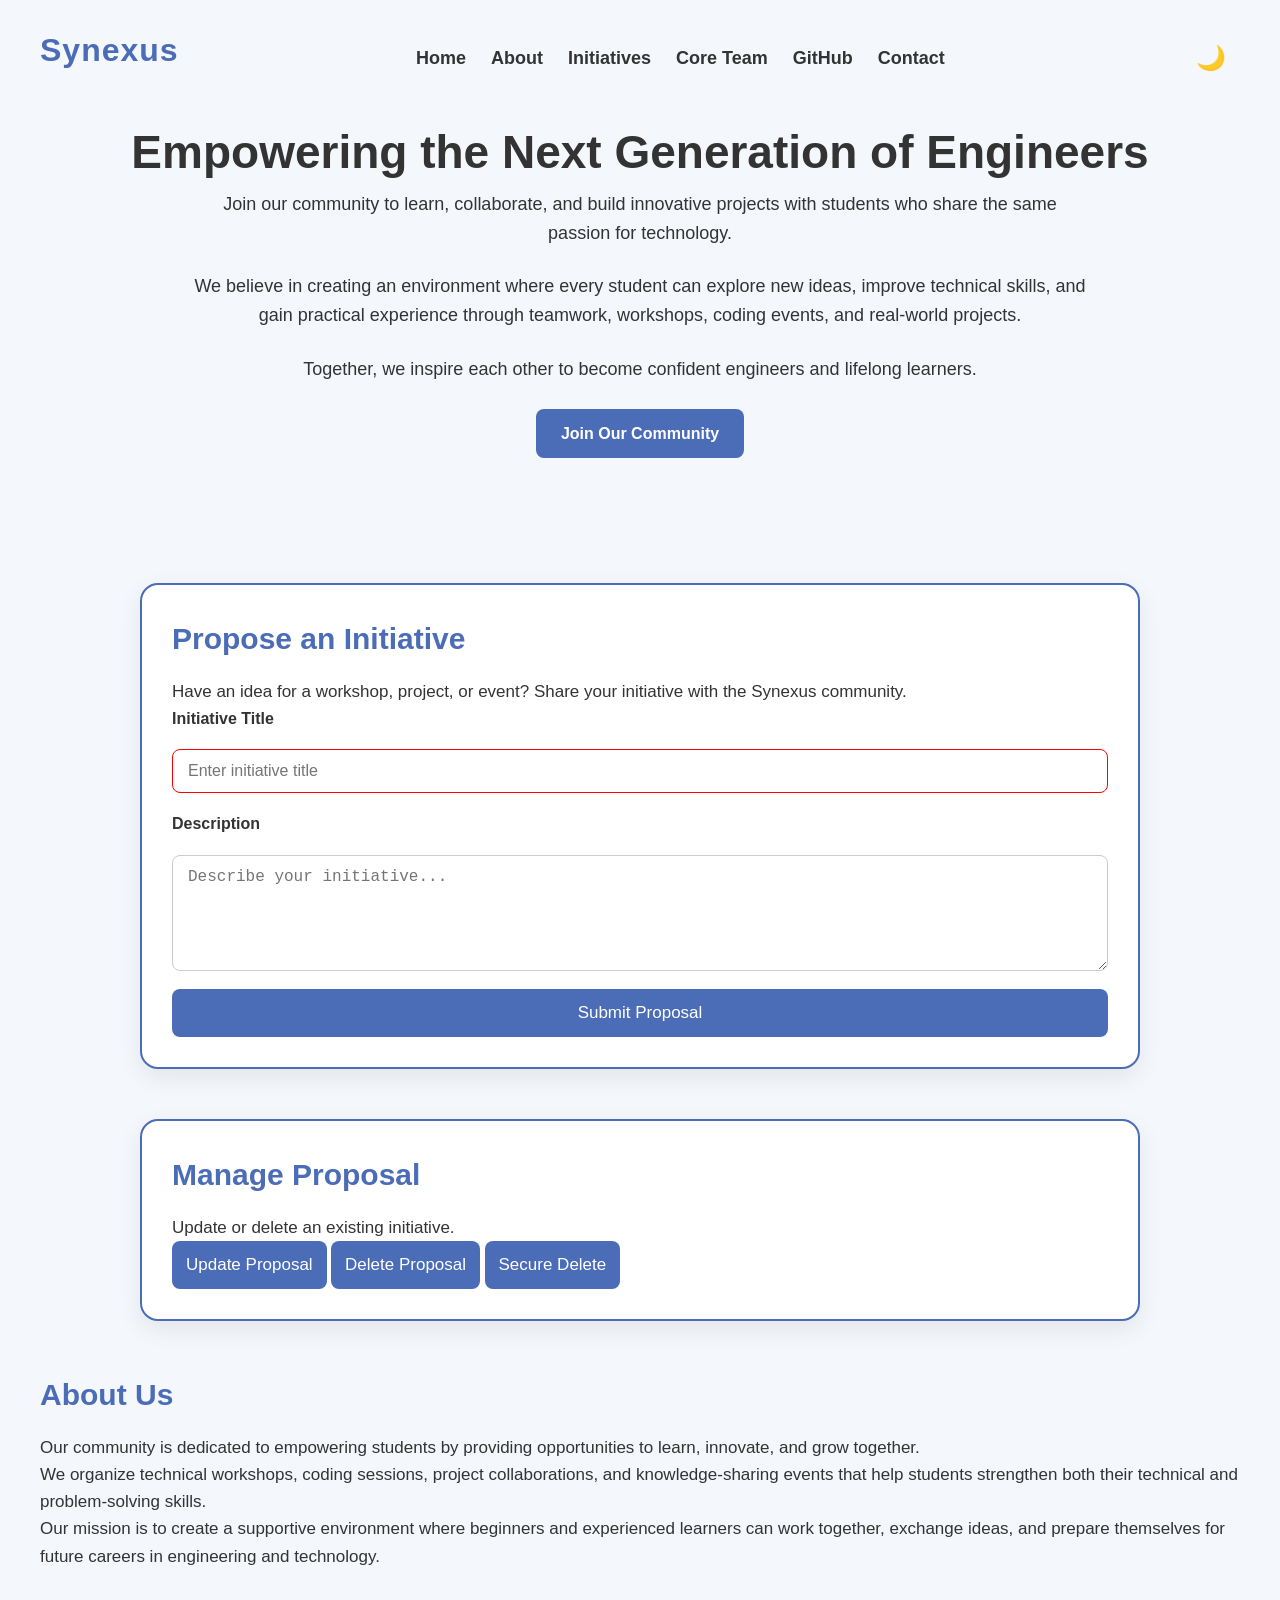
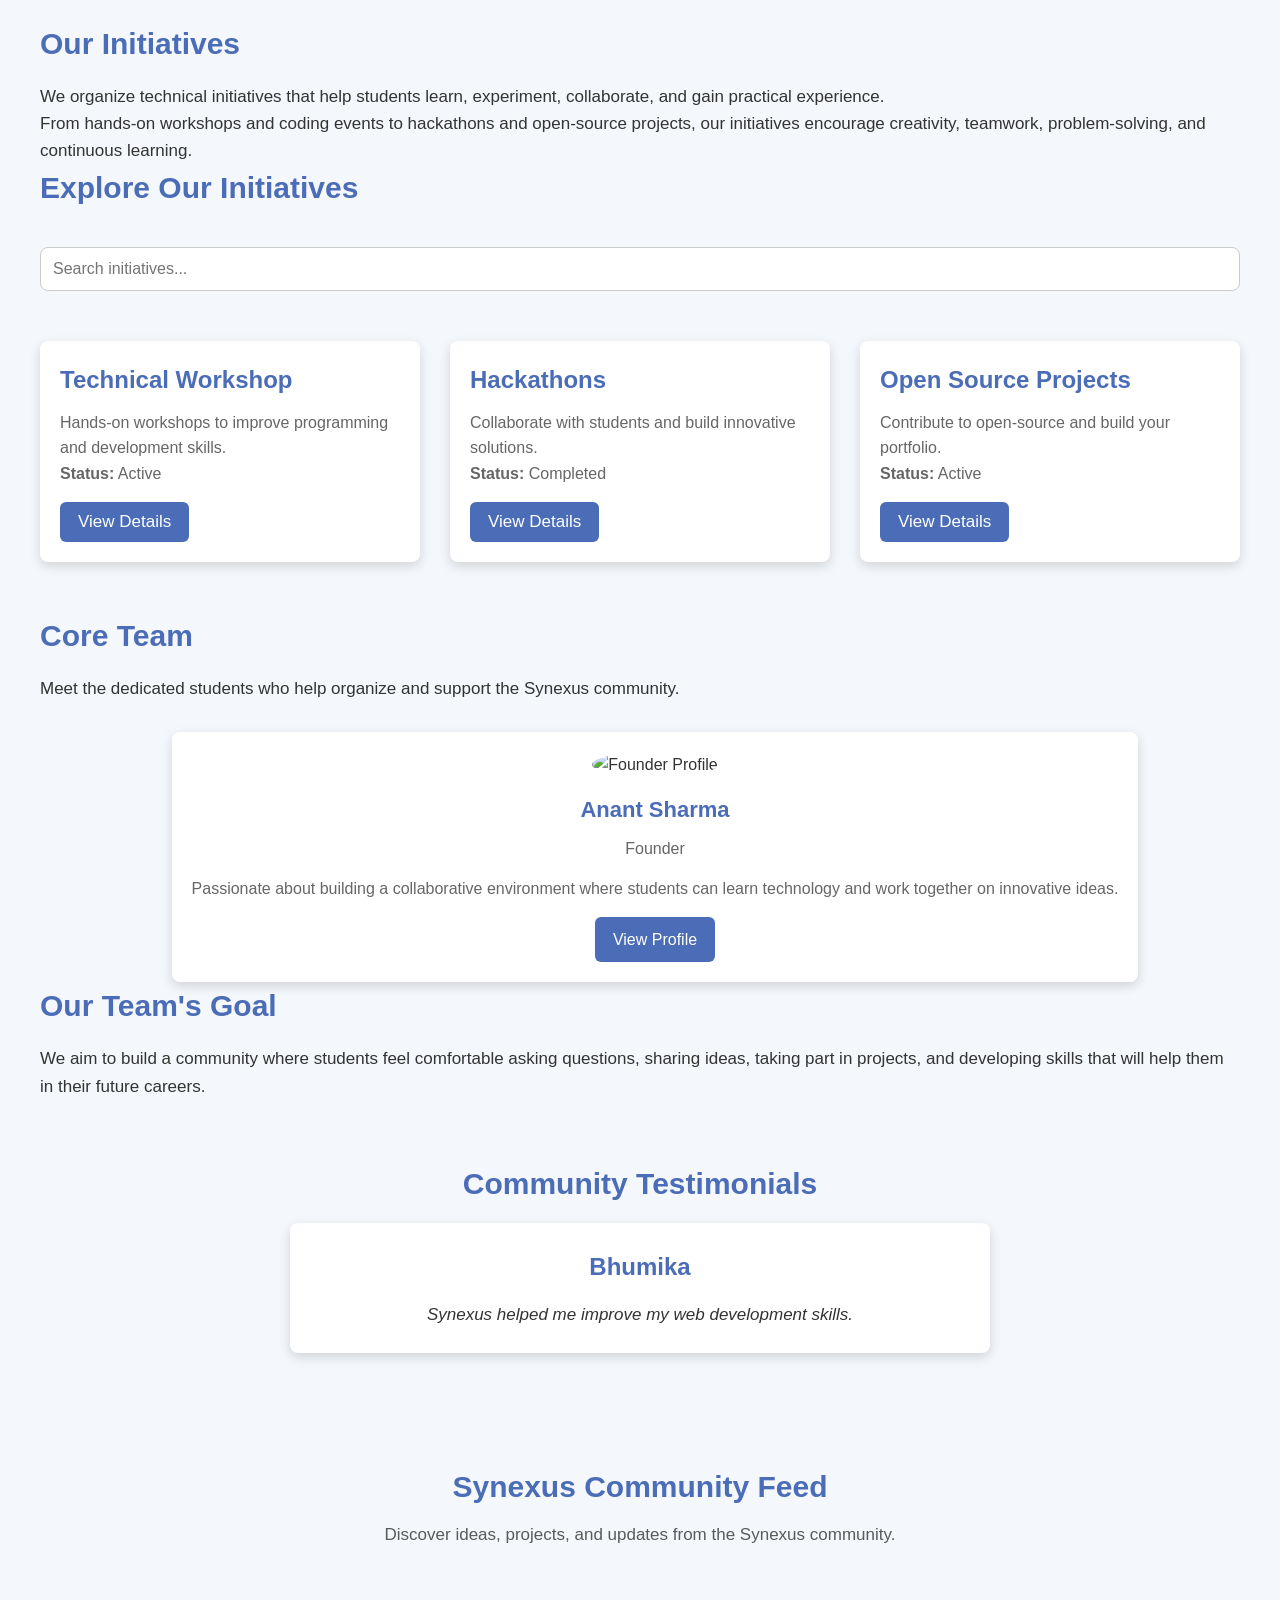
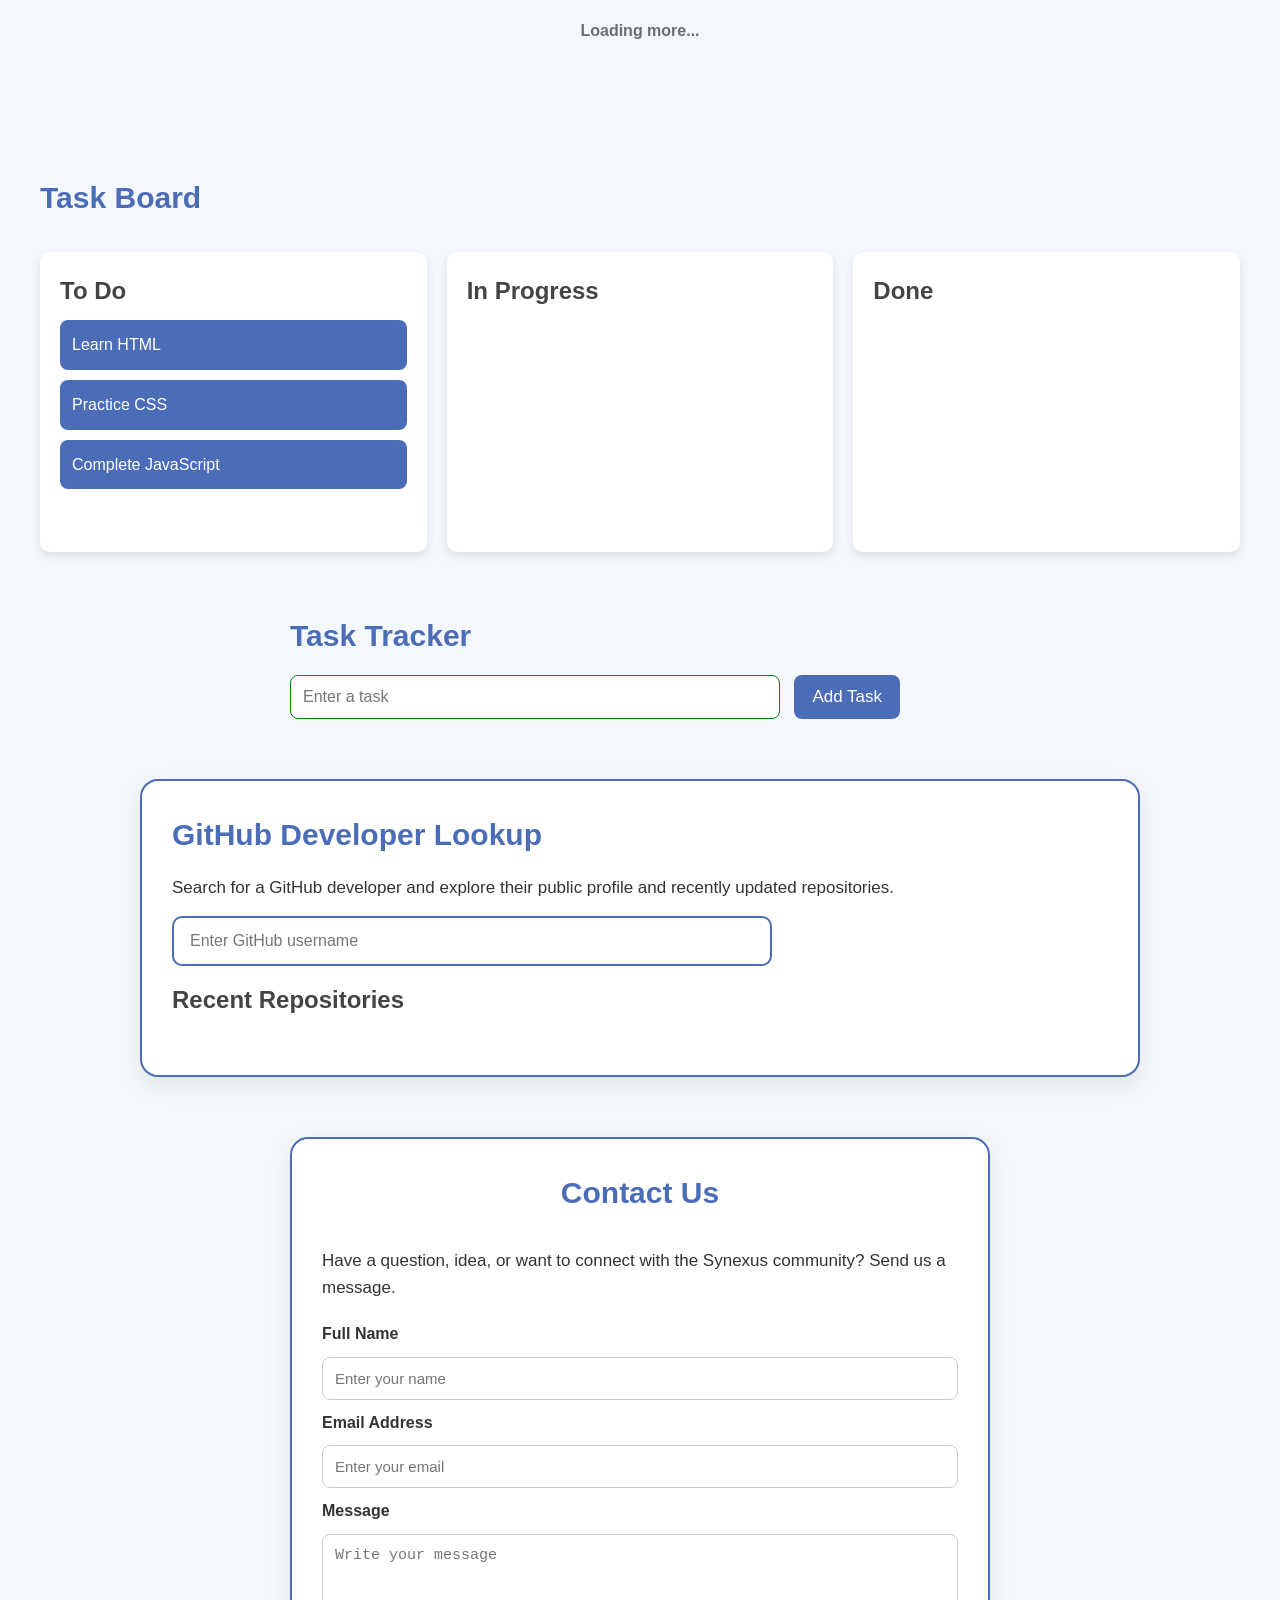
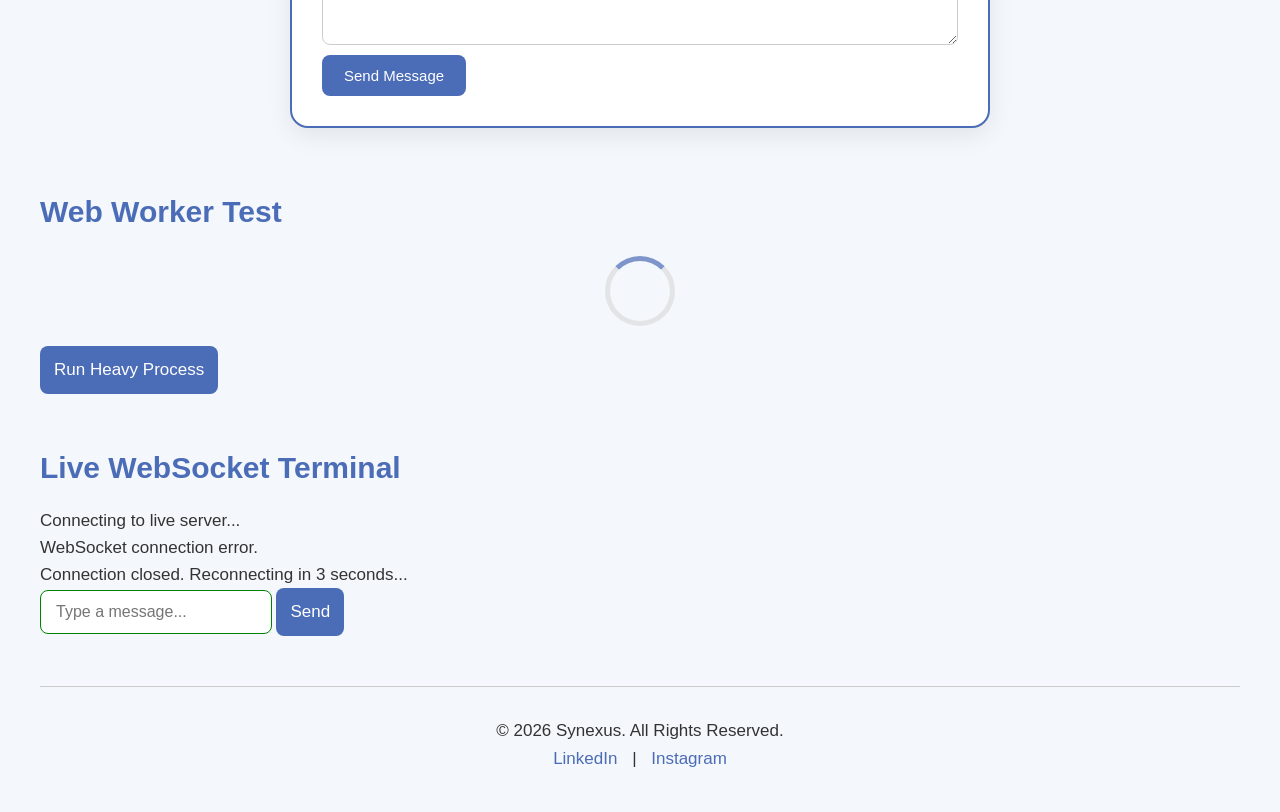
==== index.html @ c3a45dcd "day42" ====
<!DOCTYPE html>
<html lang="en">

<head>

    <meta charset="UTF-8">

    <meta
        name="viewport"
        content="width=device-width, initial-scale=1.0">

    <title>Synexus</title>

    <link
        rel="stylesheet"
        href="style.css">

   <script type="module" src="main.js"></script>

</head>


<body>

    <!-- ===============================
         SKIP LINK
         =============================== -->

    <a
        href="#home"
        class="skip-link">
        Skip to main content
    </a>


    <!-- ===============================
         HEADER
         =============================== -->

    <header>

        <nav>

            <h2>Synexus</h2>


            <button
                class="menu-toggle"
                aria-label="Toggle Menu">
                ☰
            </button>


            <ul class="nav-links">

                <li>
                    <a
                        href="#home"
                        class="nav-link">
                        Home
                    </a>
                </li>


                <li>
                    <a
                        href="#about"
                        class="nav-link">
                        About
                    </a>
                </li>


                <li>
                    <a
                        href="#initiatives"
                        class="nav-link">
                        Initiatives
                    </a>
                </li>


                <li>
                    <a
                        href="#team"
                        class="nav-link">
                        Core Team
                    </a>
                </li>


                <li>
                    <a
                        href="#github"
                        class="nav-link">
                        GitHub
                    </a>
                </li>


                <li>
                    <a
                        href="#contact"
                        class="nav-link">
                        Contact
                    </a>
                </li>

            </ul>


            <button
                id="theme-toggle"
                aria-label="Toggle dark mode">
                🌙
            </button>

        </nav>

    </header>


    <!-- ===============================
         MAIN CONTENT
         =============================== -->

    <main id="main-content">


        <!-- ===========================
             HOME
             =========================== -->

        <section id="home">

            <h1 id="hero-title">
                Empowering the Next Generation
                of Engineers
            </h1>


            <p>
                Join our community to learn,
                collaborate, and build innovative
                projects with students who share
                the same passion for technology.
            </p>


            <p>
                We believe in creating an environment
                where every student can explore new
                ideas, improve technical skills,
                and gain practical experience through
                teamwork, workshops, coding events,
                and real-world projects.
            </p>


            <p>
                Together, we inspire each other to
                become confident engineers and
                lifelong learners.
            </p>


            <a
                href="#about"
                id="hero-btn"
                class="nav-link">
                Join Our Community
            </a>

        </section>
       
        <div
    id="repos-grid"
    class="initiatives-grid">
</div>
        <div 
    id="repos-grid" 
    class="initiatives-grid"> 
</div>

<section id="proposal" class="feature-box">

    <h2>Propose an Initiative</h2>

    <p>
        Have an idea for a workshop, project, or event?
        Share your initiative with the Synexus community.
    </p>

    <form id="proposal-form">

        <label for="proposal-title">
            Initiative Title
        </label>

        <input
            type="text"
            id="proposal-title"
            placeholder="Enter initiative title"
            required
        >

        <label for="proposal-description">
            Description
        </label>

        <textarea
            id="proposal-description"
            rows="5"
            placeholder="Describe your initiative..."
            required
        ></textarea>

        <button
            type="submit"
            id="proposal-submit-btn">
            Submit Proposal
        </button>

    </form>

    <p id="proposal-message"></p>

</section> 
        <section id="manage-proposal" class="feature-box">

    <h2>Manage Proposal</h2>

    <p>
        Update or delete an existing initiative.
    </p>

    <button id="update-btn">
        Update Proposal
    </button>

    <button id="delete-btn" class="btn-danger">
        Delete Proposal
    </button>
            <button id="secure-delete-btn">
    Secure Delete
</button>

</section>
       



        <!-- ===========================
             ABOUT
             =========================== -->

        <section
            id="about"
            class="hidden">

            <h2>
                About Us
            </h2>


            <p>
                Our community is dedicated to
                empowering students by providing
                opportunities to learn, innovate,
                and grow together.
            </p>


            <p>
                We organize technical workshops,
                coding sessions, project collaborations,
                and knowledge-sharing events that
                help students strengthen both their
                technical and problem-solving skills.
            </p>


            <p>
                Our mission is to create a supportive
                environment where beginners and
                experienced learners can work together,
                exchange ideas, and prepare themselves
                for future careers in engineering
                and technology.
            </p>

        </section>



        <!-- ===========================
             INITIATIVES
             =========================== -->

        <section
            id="initiatives">

            <h2>
                Our Initiatives
            </h2>


            <p>
                We organize technical initiatives
                that help students learn, experiment,
                collaborate, and gain practical
                experience.
            </p>


            <p>
                From hands-on workshops and coding
                events to hackathons and open-source
                projects, our initiatives encourage
                creativity, teamwork, problem-solving,
                and continuous learning.
            </p>


            <h2>
                Explore Our Initiatives
            </h2>


            <input
                type="text"
                id="search-projects"
                placeholder="Search initiatives..."
                aria-label="Search initiatives">


            <div
                class="initiatives-grid"
                id="dynamic-grid">
            </div>

        </section>



        <!-- ===========================
             CORE TEAM
             =========================== -->

        <section
            id="team">

            <h2>
                Core Team
            </h2>


            <p>
                Meet the dedicated students who
                help organize and support the
                Synexus community.
            </p>


            <div class="team-grid">
                <user-card name="Jane Doe" role="Lead Engineer"></user-card>


                <div
                    class="profile-card hidden">

                    <img
                        src="https://via.placeholder.com/150"
                        alt="Founder Profile">


                    <h3>
                        Anant Sharma
                    </h3>


                    <p>
                        Founder
                    </p>


                    <p>
                        Passionate about building
                        a collaborative environment
                        where students can learn
                        technology and work together
                        on innovative ideas.
                    </p>


                    <a href="#">
                        View Profile
                    </a>

                </div>

            </div>


            <h2>
                Our Team's Goal
            </h2>


            <p>
                We aim to build a community where
                students feel comfortable asking
                questions, sharing ideas, taking
                part in projects, and developing
                skills that will help them in their
                future careers.
            </p>

        </section>



        <!-- ===========================
             TESTIMONIALS
             =========================== -->

        <section
            id="testimonials"
            class="hidden">

            <h2>
                Community Testimonials
            </h2>


            <div id="testimonial-container">

                <h3 id="member-name"></h3>

                <p id="member-quote"></p>

            </div>

        </section>
        <section id="community-feed" class="hidden">

    <div class="feed-header">

        <h2>Synexus Community Feed</h2>

        <p>
            Discover ideas, projects, and updates
            from the Synexus community.
        </p>

    </div>

    <div id="data-feed"></div>

    <div id="scroll-sentinel" class="loading-spinner">
        Loading more...
    </div>

</section>



        <!-- ===========================
             TASK BOARD
             =========================== -->

        <section id="task-board">

            <h2>
                Task Board
            </h2>


            <div class="board">


                <div class="column">

                    <h3>
                        To Do
                    </h3>


                    <div
                        class="task-card"
                        draggable="true">
                        Learn HTML
                    </div>


                    <div
                        class="task-card"
                        draggable="true">
                        Practice CSS
                    </div>


                    <div
                        class="task-card"
                        draggable="true">
                        Complete JavaScript
                    </div>

                </div>


                <div class="column">

                    <h3>
                        In Progress
                    </h3>

                </div>


                <div class="column">

                    <h3>
                        Done
                    </h3>

                </div>

            </div>

        </section>



        <!-- ===========================
             TASK TRACKER
             =========================== -->

        <section id="task-tracker">

            <h2>
                Task Tracker
            </h2>


            <input
                type="text"
                id="task-input"
                placeholder="Enter a task">


            <button
                id="add-task-btn">
                Add Task
            </button>


            <ul id="task-list"></ul>

        </section>



        <!-- ===========================
             GITHUB LOOKUP - DAY 28
             =========================== -->

        <section
            id="github"
            class="feature-box">

            <h2>
                GitHub Developer Lookup
            </h2>


            <p>
                Search for a GitHub developer and
                explore their public profile and
                recently updated repositories.
            </p>


            <!--
                DAY 28:
                No Lookup button.
                Search happens automatically
                while typing after 500ms.
            -->

            <input
                type="text"
                id="github-username"
                placeholder="Enter GitHub username"
                autocomplete="off"
                aria-label="GitHub username">


            <!-- Profile appears here -->

            <div id="dev-profile-card"></div>


            <h3>
                Recent Repositories
            </h3>


            <!-- Day 27 repository grid -->

            <div
                id="repos-grid"
                class="initiatives-grid">
            </div>

        </section>



        <!-- ===========================
             CONTACT US
             =========================== -->

        <section
            id="contact"
            class="feature-box hidden">

            <h2>
                Contact Us
            </h2>


            <p>
                Have a question, idea, or want
                to connect with the Synexus
                community? Send us a message.
            </p>
            

            <form id="contact-form">


                <label for="name">
                    Full Name
                </label>


                <input
                    type="text"
                    id="name"
                    placeholder="Enter your name"
                    required>


                <label for="email">
                    Email Address
                </label>


                <input
                    type="email"
                    id="email"
                    placeholder="Enter your email"
                    required>


                <label for="message">
                    Message
                </label>


                <textarea
                    id="message"
                    rows="5"
                    placeholder="Write your message"
                    required></textarea>


                <button type="submit">
                    Send Message
                </button>

            </form>

        </section>

<!-- ======================================================
     DAY 41 - WEB WORKERS
====================================================== -->

<section id="web-worker">
    <h2>Web Worker Test</h2>

    <div class="loading-spinner"></div>

    <button id="process-btn">
        Run Heavy Process
    </button>
</section>

        <section class="websocket-section">

    <h2>Live WebSocket Terminal</h2>

    <div id="live-feed">
        <p>Connecting to live server...</p>
    </div>

    <div class="ws-controls">

        <input
            type="text"
            id="ws-input"
            placeholder="Type a message..."
        >

        <button id="ws-send">
            Send
        </button>

    </div>

</section>


    </main>
      <!-- ===============================
         FOOTER
         =============================== -->

    <footer>

        <p>
            &copy; 2026 Synexus.
            All Rights Reserved.
        </p>


        <p>

            <a
                href="https://www.linkedin.com/company/synexus-core/"
                target="_blank"
                rel="noopener noreferrer">
                LinkedIn
            </a>

            |

            <a
                href="https://www.instagram.com/synexuscore/"
                target="_blank"
                rel="noopener noreferrer">
                Instagram
            </a>

        </p>

    </footer>



    <!-- ===============================
         MODAL
         =============================== -->

    <div
        id="modal"
        class="modal">

        <div class="modal-content">


            <span
                id="close-modal">
                &times;
            </span>


            <h2 id="modal-title"></h2>


            <p>
                This initiative is part of
                the Synexus community.
            </p>

        </div>

    </div>


</body>

</html>
---- style.css ----
/* ========================================== */
/* DAY 2 - CSS RESET & BASIC STYLING          */
/* ========================================== */

/* Universal Reset */
* {
    margin: 0;
    padding: 0;
    box-sizing: border-box;
}

/* CSS Variables */
:root{
    --primary-color:#4b6cb7;
    --text-color:#333333;
    --bg-color:#f4f7fb;
}

/* Body Styling */
body {
    font-family: Arial, Helvetica, sans-serif;
    color: var(--text-color);
    background-color:var(--bg-color);
    line-height: 1.6;
    padding: 0 40px;
}

/* ========================================== */
/* HEADER & NAVIGATION                        */
/* ========================================== */

nav {
    display: flex;
    justify-content: space-between;
    align-items: center;
    padding: 25px 0;
    .menu-toggle {
    display: none;
    background: none;
    border: none;
    font-size: 30px;
    cursor: pointer;
    color: var(--text-color);
}
}

/* Logo */

nav h2 {
    color: var(--primary-color);
    font-size: 32px;
    font-weight: bold;
    letter-spacing: 1px;
}

/* Navigation Menu */

nav ul {
    display: flex;
    gap: 25px;
    list-style: none;
}

/* Navigation Links */

nav a {
    text-decoration: none;
    color: var(--text-color);
    font-size: 18px;
    font-weight: 600;
   transition: color 0.3s ease;
}

nav a:hover {
    color: var(--primary-color);
}

/* ========================================== */
/* HERO SECTION                               */
/* ========================================== */

section:first-of-type {
    display: flex;
    flex-direction: column;
    justify-content: center;
    align-items: center;
    min-height: auto;
    text-align: center;
}

/* BONUS - FLUID TYPOGRAPHY */

h1 {
    font-size: clamp(32px, 8vw, 46px);
}

section:first-of-type p {
    max-width: 900px;
    font-size: 18px;
    margin-bottom: 25px;
}

/* Join Button */

section:first-of-type a {
    background-color: var(--primary-color);
    color: white;
    text-decoration: none;
    padding: 12px 25px;
    border-radius: 8px;
    font-weight: bold;
    transition: background-color 0.3s ease, transform 0.2s ease;
}

section:first-of-type a:hover {
    background-color: #365a9d;
    transform: translateY(-2px);
}

/* ========================================== */
/* OTHER SECTIONS                             */
/* ========================================== */

section {
    margin-bottom: 50px;
}

h2 {
    margin-bottom: 15px;
    color: var(--primary-color);
    font-size: 30px;
}

h3 {
    margin-bottom: 10px;
    color: #444;
    font-size: 24px;
}

p {
    font-size: 17px;
}

footer {
    text-align: center;
    padding: 30px 0;
    border-top: 1px solid #ccc;
}

footer a {
    text-decoration: none;
    color: var(--primary-color);
    margin: 0 10px;
}

footer a:hover {
    text-decoration: underline;
}
/* ========================================== */
/* DAY 4 - CORE TEAM CARDS                    */
/* ========================================== */

.team-grid {
    display: flex;
    justify-content: center;
    gap: 30px;
    flex-wrap: wrap;
    margin-top: 30px;
}

.profile-card {
    background-color: white;
    padding: 20px;
    border-radius: 8px;
    box-shadow: 0 4px 12px rgba(0,0,0,0.15);
    text-align: center;
    overflow: hidden;
    transition: transform 0.3s ease, box-shadow 0.3s ease;
}

.profile-card img {
    width: 150px;
    height: 150px;
    border-radius: 50%;
    margin-bottom: 15px;
}

.profile-card h3 {
    font-size: 22px;
    margin-bottom: 8px;
    color: var(--primary-color);
}

.profile-card p {
    font-size: 16px;
    color: #666666;
    margin-bottom: 15px;
}

.profile-card a {
    display: inline-block;
    text-decoration: none;
    background-color: var(--primary-color);
    color: white;
    padding: 10px 18px;
    border-radius: 6px;
 transition: background-color 0.3s ease;
}

.profile-card a:hover {
    background-color: #365a9d;
}

/* ========================================== */
/* DAY 4 BONUS                                */
/* ========================================== */

.profile-card:hover {
    transform: translateY(-5px);
    box-shadow: 0 10px 20px rgba(0,0,0,0.25);
}
/* ========================================== */
/* DAY 5 - INITIATIVES GRID                   */
/* ========================================== */

.initiatives-grid {
    display: grid;
    grid-template-columns: repeat(3, 1fr);
    gap: 30px;
    margin-top: 30px;
}

.initiative-card {
    background-color: white;
    padding: 20px;
    border-radius: 8px;
    box-shadow: 0 4px 12px rgba(0, 0, 0, 0.15);
    transition: transform 0.3s ease, box-shadow 0.3s ease;
}

.initiative-card h3 {
    color: var(--primary-color);
    margin-bottom: 10px;
}

.initiative-card p {
    color: #666666;
    font-size: 16px;
}

/* ========================================== */
/* DAY 5 BONUS                                */
/* ========================================== */

.featured {
    grid-column: span 2;
}

.initiative-card:hover {
    transform: translateY(-5px);
    box-shadow: 0 10px 20px rgba(0, 0, 0, 0.25);
}
/* ========================================== */
/* DAY 6 - RESPONSIVE DESIGN                  */
/* ========================================== */

/* Tablet View */

@media (max-width: 900px) {

    .initiatives-grid {
        grid-template-columns: repeat(2, 1fr);
    }

}

/* Mobile View */

@media (max-width: 600px) {

    .initiatives-grid {
        grid-template-columns: repeat(1, 1fr);
    }

    nav {
    flex-wrap: wrap;
}

.menu-toggle {
    display: block;
}

.nav-links {
    display: none;
    flex-direction: column;
    width: 100%;
    gap: 15px;
    margin-top: 20px;
}

.nav-active {
    display: flex;
}

}

/* ========================================== */
/* BONUS - FLUID TYPOGRAPHY                   */
/* ========================================== */

h1 {
    font-size: clamp(32px, 8vw, 46px);
}
/* ============================= */
/* CONTACT SECTION */
/* ============================= */

#contact {
    max-width: 700px;
    margin: 60px auto;
}

#contact h2 {
    text-align: center;
    margin-bottom: 30px;
}

form {
    display: flex;
    flex-direction: column;
    gap: 18px;
}

/* Labels */

label {
    font-weight: bold;
}

/* Inputs & Textarea */

input,
textarea {
    padding: 12px 15px;
    border: 1px solid #ccc;
    border-radius: 8px;
    font-size: 16px;
    background: white;
    outline: none;
    transition: border-color 0.3s ease;
}

/* Focus State */

input:focus,
textarea:focus {
    border-color: var(--primary-color);
    box-shadow: 0 0 5px rgba(75,108,183,0.4);
}

/* Submit Button */

button {
    background: var(--primary-color);
    color: white;
    border: none;
    padding: 14px;
    border-radius: 8px;
    font-size: 17px;
    cursor: pointer;
   transition: background-color 0.3s ease, transform 0.2s ease;
}

/* Hover */

button:hover {
background-color: #365a9d;
transform: translateY(-2px);
}

/* Disabled */

button:disabled {
    background: gray;
    cursor: not-allowed;
}

/* Bonus Challenge */

input:valid {
    border-color: green;
}

input:invalid {
    border-color: red;
}
/* ========================================== */
/* DAY 9 - ACCESSIBILITY                      */
/* ========================================== */

/* Skip Link */
.skip-link {
    position: absolute;
    top: -50px;
    left: 20px;
    background: var(--primary-color);
    color: white;
    padding: 10px 15px;
    text-decoration: none;
    border-radius: 6px;
    z-index: 1000;
    transition: top 0.3s ease;
}

.skip-link:focus {
    top: 20px;
}

/* Keyboard Focus */
a:focus-visible,
button:focus-visible,
input:focus-visible,
textarea:focus-visible {
    outline: 3px solid orange;
    outline-offset: 3px;
}
.active-state {
    color: var(--primary-color);
}
.active-project{
    border:2px solid green;
}

.completed-project{
    border:2px solid gray;
}
#search-projects{
    width:100%;
    padding:12px;
    margin:20px 0;
    border:1px solid #ccc;
    border-radius:8px;
    font-size:16px;
}
.dark-theme{

    --bg-color:#121212;
    --text-color:#f1f1f1;

}
#theme-toggle{

    background:none;
    border:none;
    font-size:24px;
    cursor:pointer;

}
#testimonials{
    text-align:center;
    margin:60px auto;
    max-width:700px;
}

#testimonial-container{
    background:white;
    padding:25px;
    border-radius:8px;
    box-shadow:0 4px 12px rgba(0,0,0,0.15);
}

#member-name{
    color:var(--primary-color);
    margin-bottom:15px;
}

#member-quote{
    font-style:italic;
}
/* ============================= */
/* DAY 19 - MODAL */
/* ============================= */

.modal{

    display:none;
    position:fixed;
    top:0;
    left:0;
    width:100%;
    height:100%;
    background:rgba(0,0,0,0.6);

    justify-content:center;
    align-items:center;

}

.modal-content{

    background:white;
    padding:30px;
    border-radius:10px;
    width:350px;
    text-align:center;

}

#close-modal{

    float:right;
    font-size:28px;
    cursor:pointer;

}

.view-btn{

    margin-top:15px;
    padding:10px 18px;
    background:var(--primary-color);
    color:white;
    border:none;
    border-radius:6px;
    cursor:pointer;

}
/* ============================= */
/* DAY 20 - TASK TRACKER */
/* ============================= */

#task-tracker{

    max-width:700px;
    margin:60px auto;

}

#task-input{

    width:70%;
    padding:12px;
    margin-right:10px;

}

#add-task-btn{

    padding:12px 18px;
    cursor:pointer;

}

#task-list{

    margin-top:20px;
    list-style:none;

}

#task-list li{

    display:flex;
    justify-content:space-between;
    align-items:center;

    padding:12px;

    margin-bottom:10px;

    background:white;

    border-radius:6px;

}

.delete-btn{

    background:red;

    color:white;

    border:none;

    padding:6px 10px;

    cursor:pointer;

}
/* ============================= */
/* DAY 22 - SCROLL ANIMATION */
/* ============================= */

.hidden{

    opacity:0;

    transform:translateY(30px);

    transition:all 0.6s ease-out;

}

.show{

    opacity:1;

    transform:translateY(0);

}
.board{
    display:flex;
    gap:20px;
    justify-content:space-between;
    margin-top:30px;
}

.column{
    flex:1;
    background:white;
    padding:20px;
    border-radius:10px;
    min-height:300px;
    box-shadow:0 4px 10px rgba(0,0,0,0.1);
}

.task-card{
    background:#4b6cb7;
    color:white;
    padding:12px;
    margin:10px 0;
    border-radius:8px;
    cursor:grab;
}

.is-dragging{
    opacity:0.5;
}
/* ===== DAY 24 ROUTER ===== */

#app-root {
    min-height: 400px;
    padding: 40px 0;
}
/* =========================================
   GITHUB + CONTACT FEATURE BOX
   ========================================= */

.feature-box {
    margin: 50px auto;
    padding: 30px;
    max-width: 1000px;
    border: 2px solid #4b6cb7;
    border-radius: 18px;
    background: #ffffff;
    box-shadow: 0 8px 25px rgba(0, 0, 0, 0.08);
}


/* =========================================
   GITHUB SEARCH
   ========================================= */

#github-username {
    width: 100%;
    max-width: 600px;
    padding: 14px 16px;
    margin: 15px 0;
    border: 2px solid #4b6cb7;
    border-radius: 10px;
    font-size: 16px;
    outline: none;
    box-sizing: border-box;
}

#github-username:focus {
    border-color: #333;
}


/* =========================================
   GITHUB PROFILE CARD
   ========================================= */

.github-profile-card {
    margin-top: 25px;
    padding: 25px;
    border-radius: 15px;
    border: 1px solid #ddd;
    background: #f8f9ff;
    text-align: center;
}


.github-profile-card img {
    width: 120px;
    height: 120px;
    border-radius: 50%;
    object-fit: cover;
    margin-bottom: 15px;
}


.github-profile-card h3 {
    margin: 10px 0;
}


.github-profile-card a,
.initiative-card a {
    display: inline-block;
    margin-top: 10px;
    padding: 10px 16px;
    border-radius: 8px;
    text-decoration: none;
    background: #4b6cb7;
    color: white;
}


/* =========================================
   GITHUB REPOSITORY GRID
   ========================================= */

#repos-grid {
    margin-top: 25px;
}


#repos-grid .initiative-card {
    min-height: 180px;
}


/* =========================================
   CONTACT FORM
   ========================================= */

#contact-form {
    display: flex;
    flex-direction: column;
    gap: 10px;
    margin-top: 20px;
}


#contact-form input,
#contact-form textarea {
    width: 100%;
    padding: 12px;
    border: 1px solid #ccc;
    border-radius: 8px;
    box-sizing: border-box;
    font-size: 15px;
}


#contact-form textarea {
    resize: vertical;
}


#contact-form button {
    width: fit-content;
    padding: 12px 22px;
    border: none;
    border-radius: 8px;
    cursor: pointer;
    background: #4b6cb7;
    color: white;
    font-size: 15px;
}


/* =========================================
   DARK MODE
   ========================================= */

body.dark-theme .feature-box {
    background: #1e1e1e;
    border-color: #777;
}


body.dark-theme .github-profile-card {
    background: #2a2a2a;
    border-color: #555;
}


body.dark-theme #github-username,
body.dark-theme #contact-form input,
body.dark-theme #contact-form textarea {
    background: #2a2a2a;
    color: white;
    border-color: #666;
}


body.dark-theme #github-username::placeholder,
body.dark-theme #contact-form input::placeholder,
body.dark-theme #contact-form textarea::placeholder {
    color: #bbb;
}


/* =========================================
   MOBILE
   ========================================= */

@media (max-width: 600px) {

    .feature-box {
        margin: 30px 15px;
        padding: 20px;
    }

    #github-username {
        width: 100%;
    }

    .github-profile-card {
        padding: 18px;
    }

}
/* =====================================
   SYNEXUS COMMUNITY FEED - DAY 31
   ===================================== */

#community-feed {
    padding: 50px 5%;
    margin-top: 20px;
}

.feed-header {
    text-align: center;
    margin-bottom: 40px;
}

.feed-header h2 {
    margin-bottom: 10px;
}

.feed-header p {
    opacity: 0.8;
}


/* Vertical Feed */

#data-feed {
    max-width: 850px;
    margin: 0 auto;
    position: relative;
}


/* Vertical line */

#data-feed::before {
    content: "";
    position: absolute;
    left: 18px;
    top: 0;
    bottom: 0;
    width: 2px;
    background: currentColor;
    opacity: 0.15;
}


/* Individual update */

.synexus-feed-item {
    display: flex;
    gap: 25px;
    position: relative;
    margin-bottom: 28px;
}


/* Number marker */

.feed-marker {
    min-width: 38px;
    height: 38px;

    display: flex;
    align-items: center;
    justify-content: center;

    border-radius: 50%;

    font-size: 0.75rem;
    font-weight: bold;

    background: #4b6cb7;
    color: white;

    position: relative;
    z-index: 2;
}


/* Content box */

.feed-content {
    flex: 1;

    padding: 24px;

    border-radius: 14px;

    border: 1px solid rgba(75, 108, 183, 0.25);

    background: rgba(75, 108, 183, 0.06);

    transition: transform 0.3s ease,
                box-shadow 0.3s ease;
}

.feed-content:hover {
    transform: translateX(6px);

    box-shadow:
        0 8px 20px rgba(0, 0, 0, 0.12);
}


/* Label */

.feed-label {
    display: inline-block;

    font-size: 0.7rem;
    font-weight: bold;

    letter-spacing: 1px;

    margin-bottom: 10px;

    opacity: 0.7;
}


/* Post title */

.feed-content h3 {
    margin-bottom: 12px;

    text-transform: capitalize;
}


/* Post description */

.feed-content p {
    line-height: 1.6;

    margin-bottom: 15px;
}


/* Footer */

.feed-content small {
    opacity: 0.65;
}


/* Loading message */

.loading-spinner {
    text-align: center;

    padding: 30px;

    font-weight: bold;

    opacity: 0.7;
}


/* Mobile */

@media (max-width: 600px) {

    #community-feed {
        padding: 40px 20px;
    }

    .synexus-feed-item {
        gap: 15px;
    }

    .feed-marker {
        min-width: 32px;
        height: 32px;

        font-size: 0.65rem;
    }

    .feed-content {
        padding: 18px;
    }

}
/* ======================================================
   DAY 41 - WEB WORKER SPINNER
====================================================== */

#web-worker .loading-spinner {
    width: 40px;
    height: 40px;
    border: 5px solid #ddd;
    border-top: 5px solid #4b6cb7;
    border-radius: 50%;
    animation: spin 1s linear infinite;
    margin: 20px auto;
}

@keyframes spin {
    from {
        transform: rotate(0deg);
    }

    to {
        transform: rotate(360deg);
    }
}
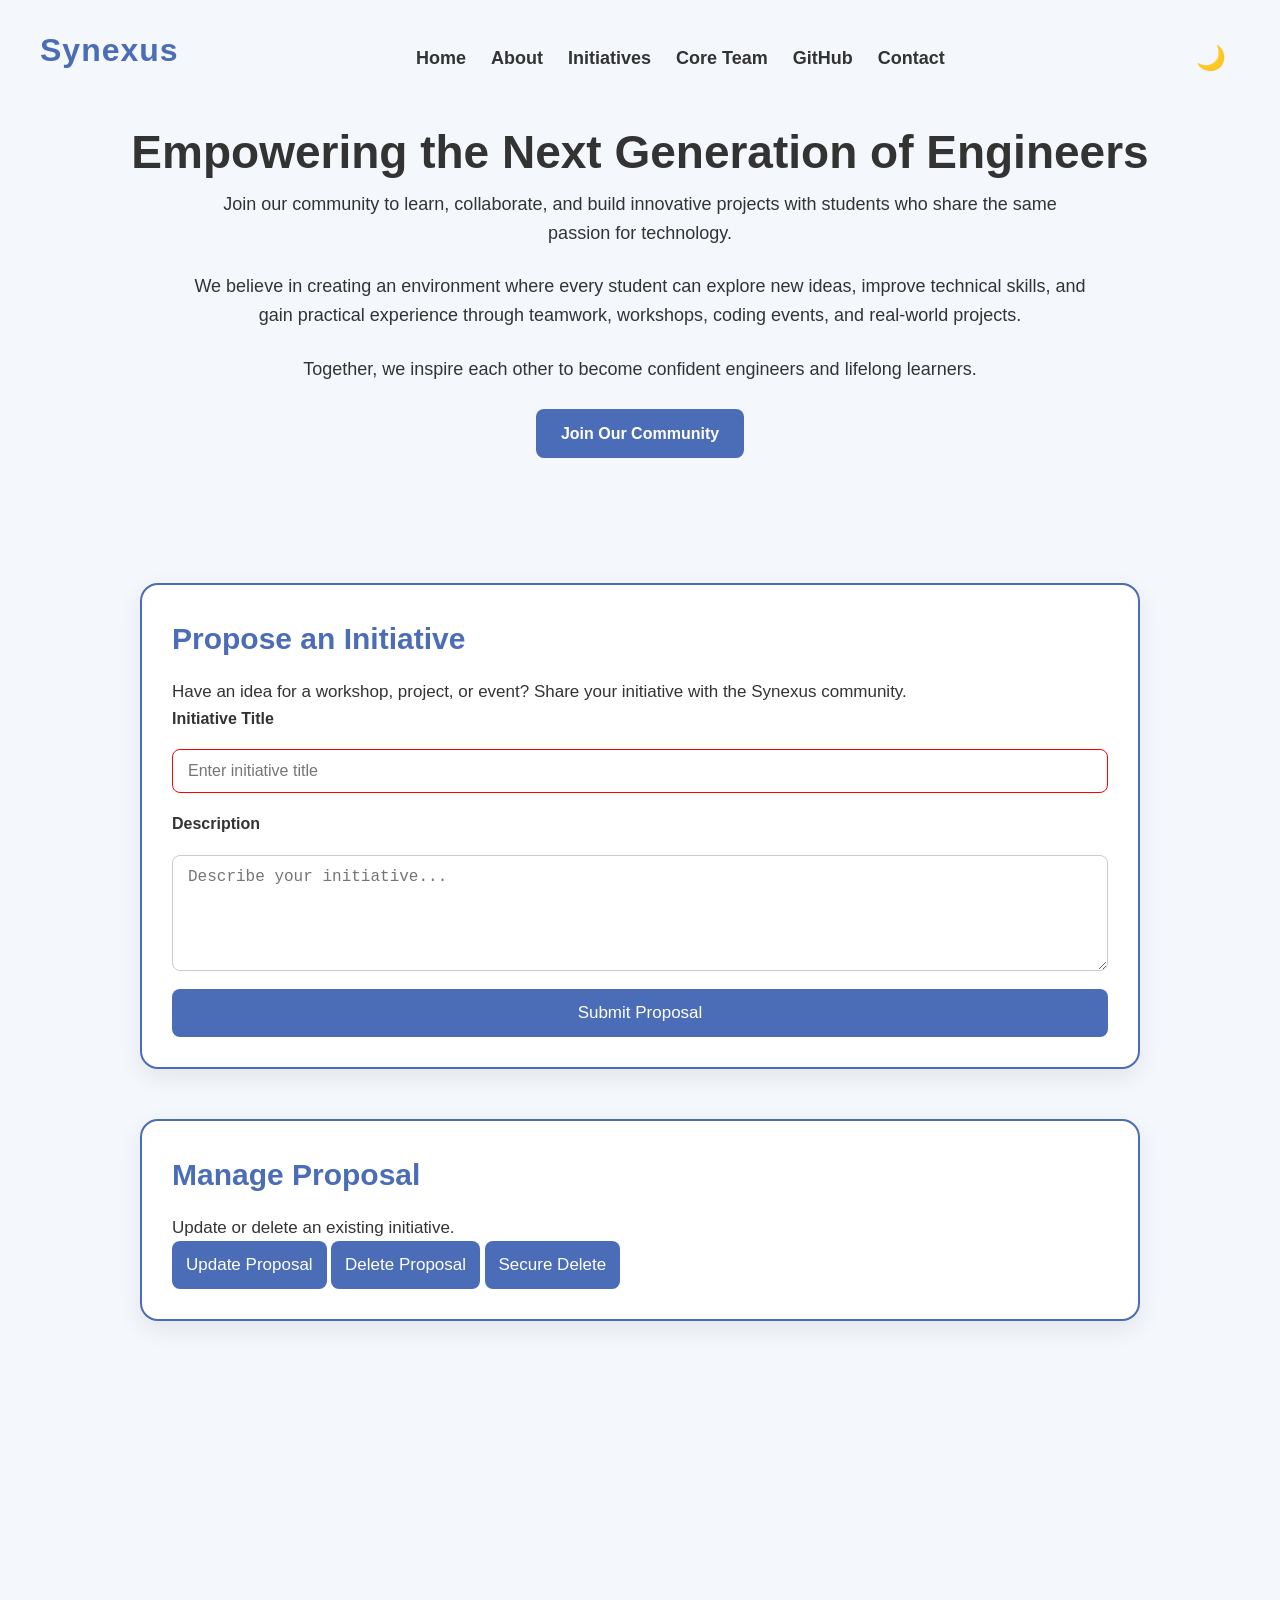
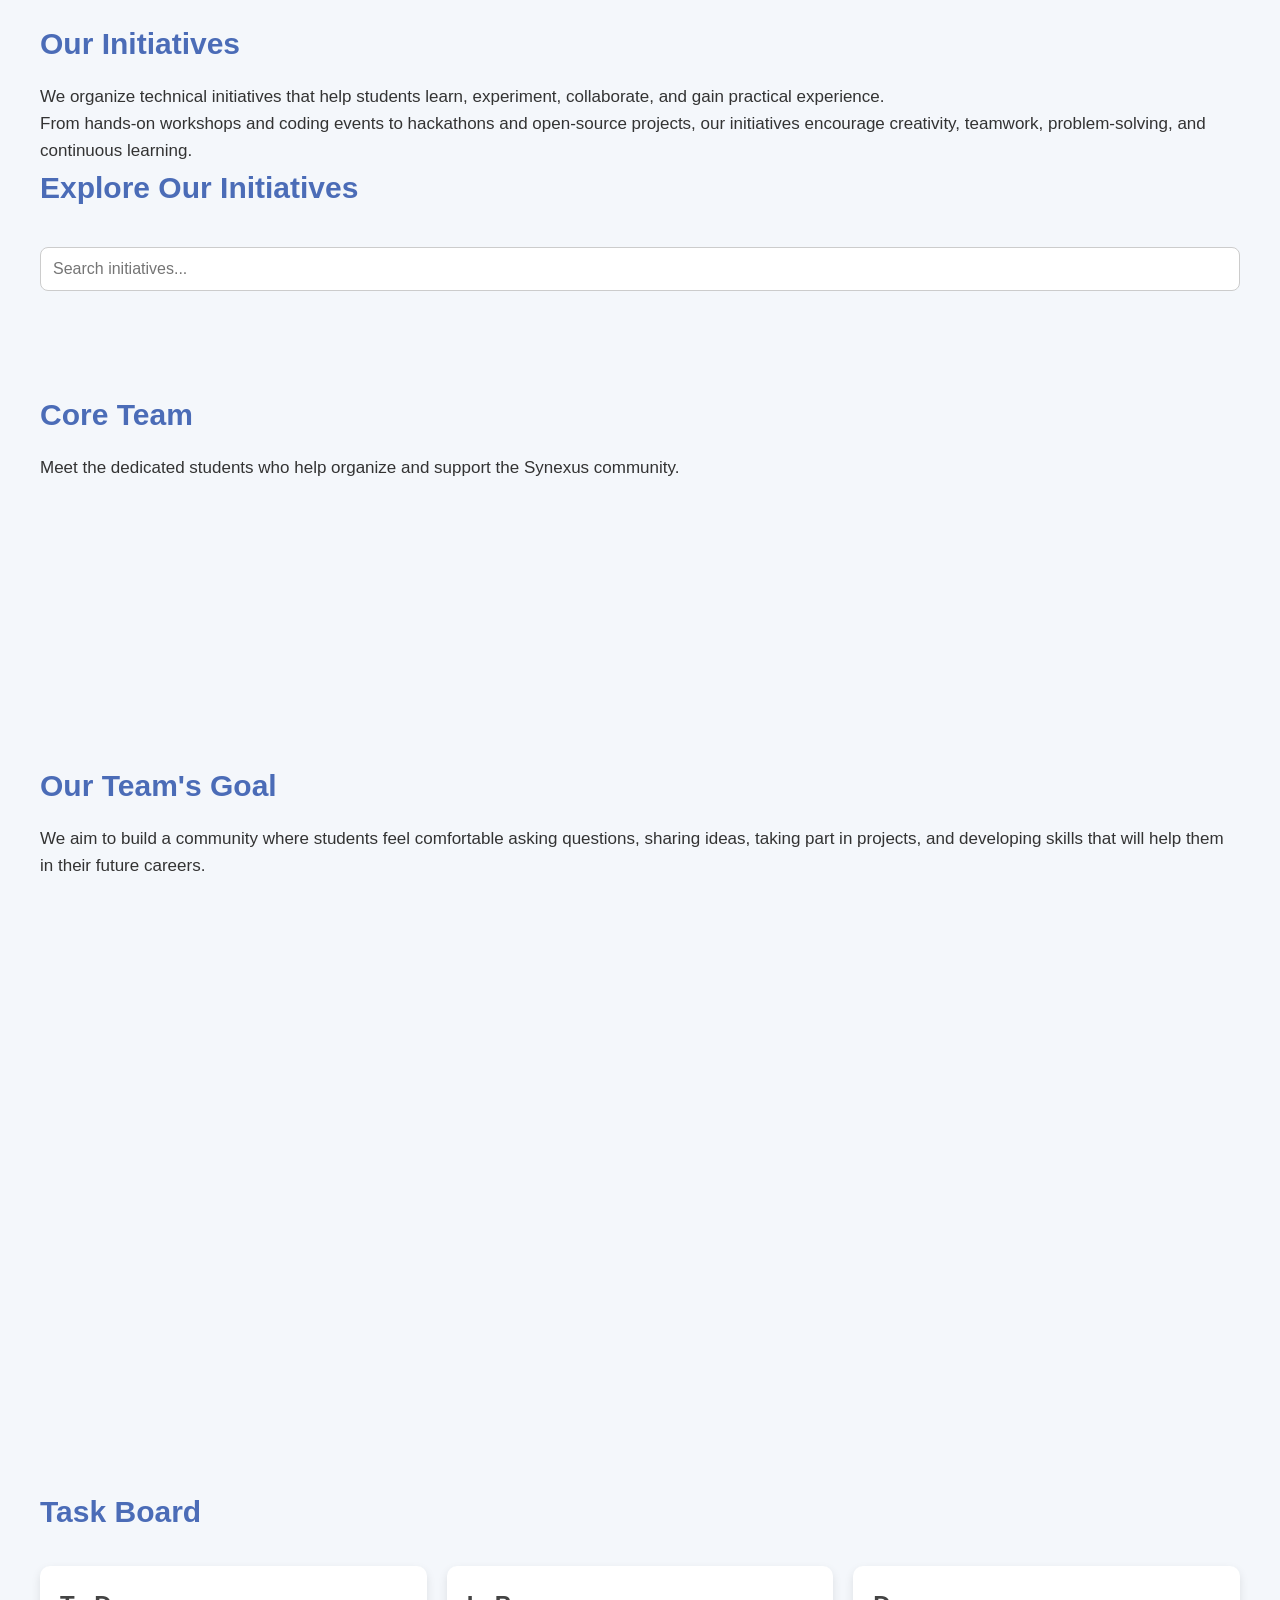
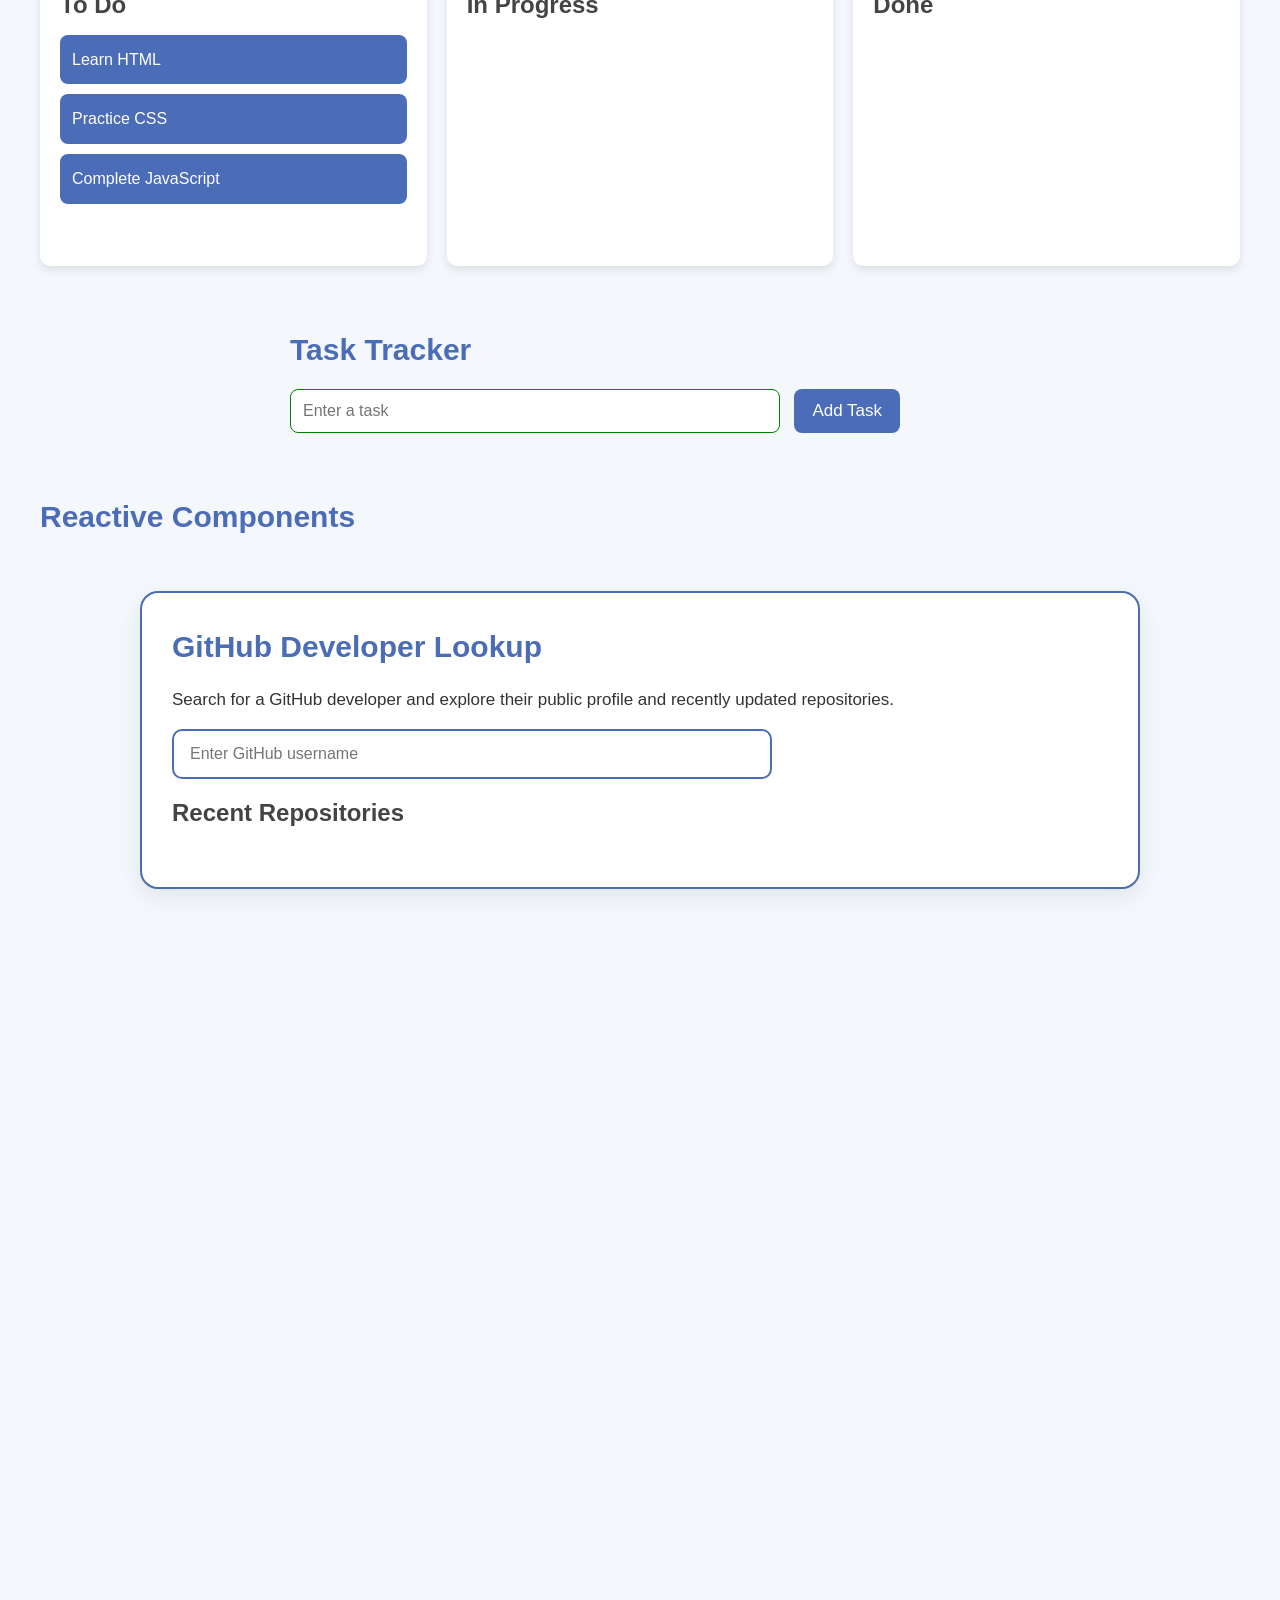
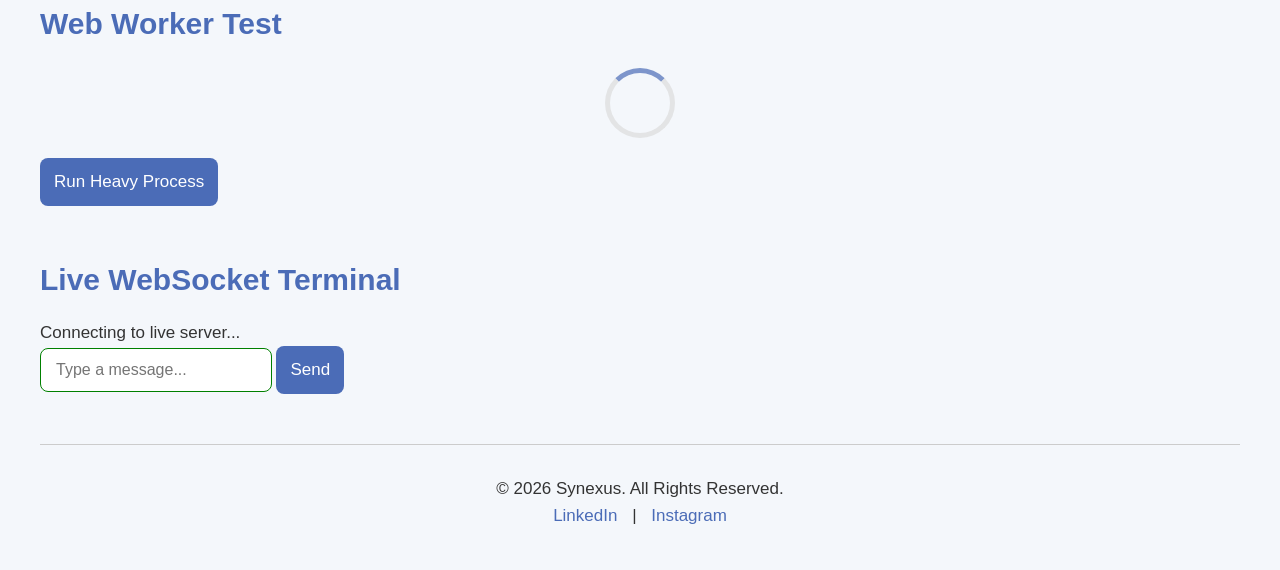
==== commit fd3e59ef: "day44" ====
--- a/index.html
+++ b/index.html
@@ -558,6 +558,12 @@
             <ul id="task-list"></ul>
 
         </section>
+        <section class="reactive-components">
+    <h2>Reactive Components</h2>
+
+    <cart-counter></cart-counter>
+    <product-button></product-button>
+</section>
 
 
 
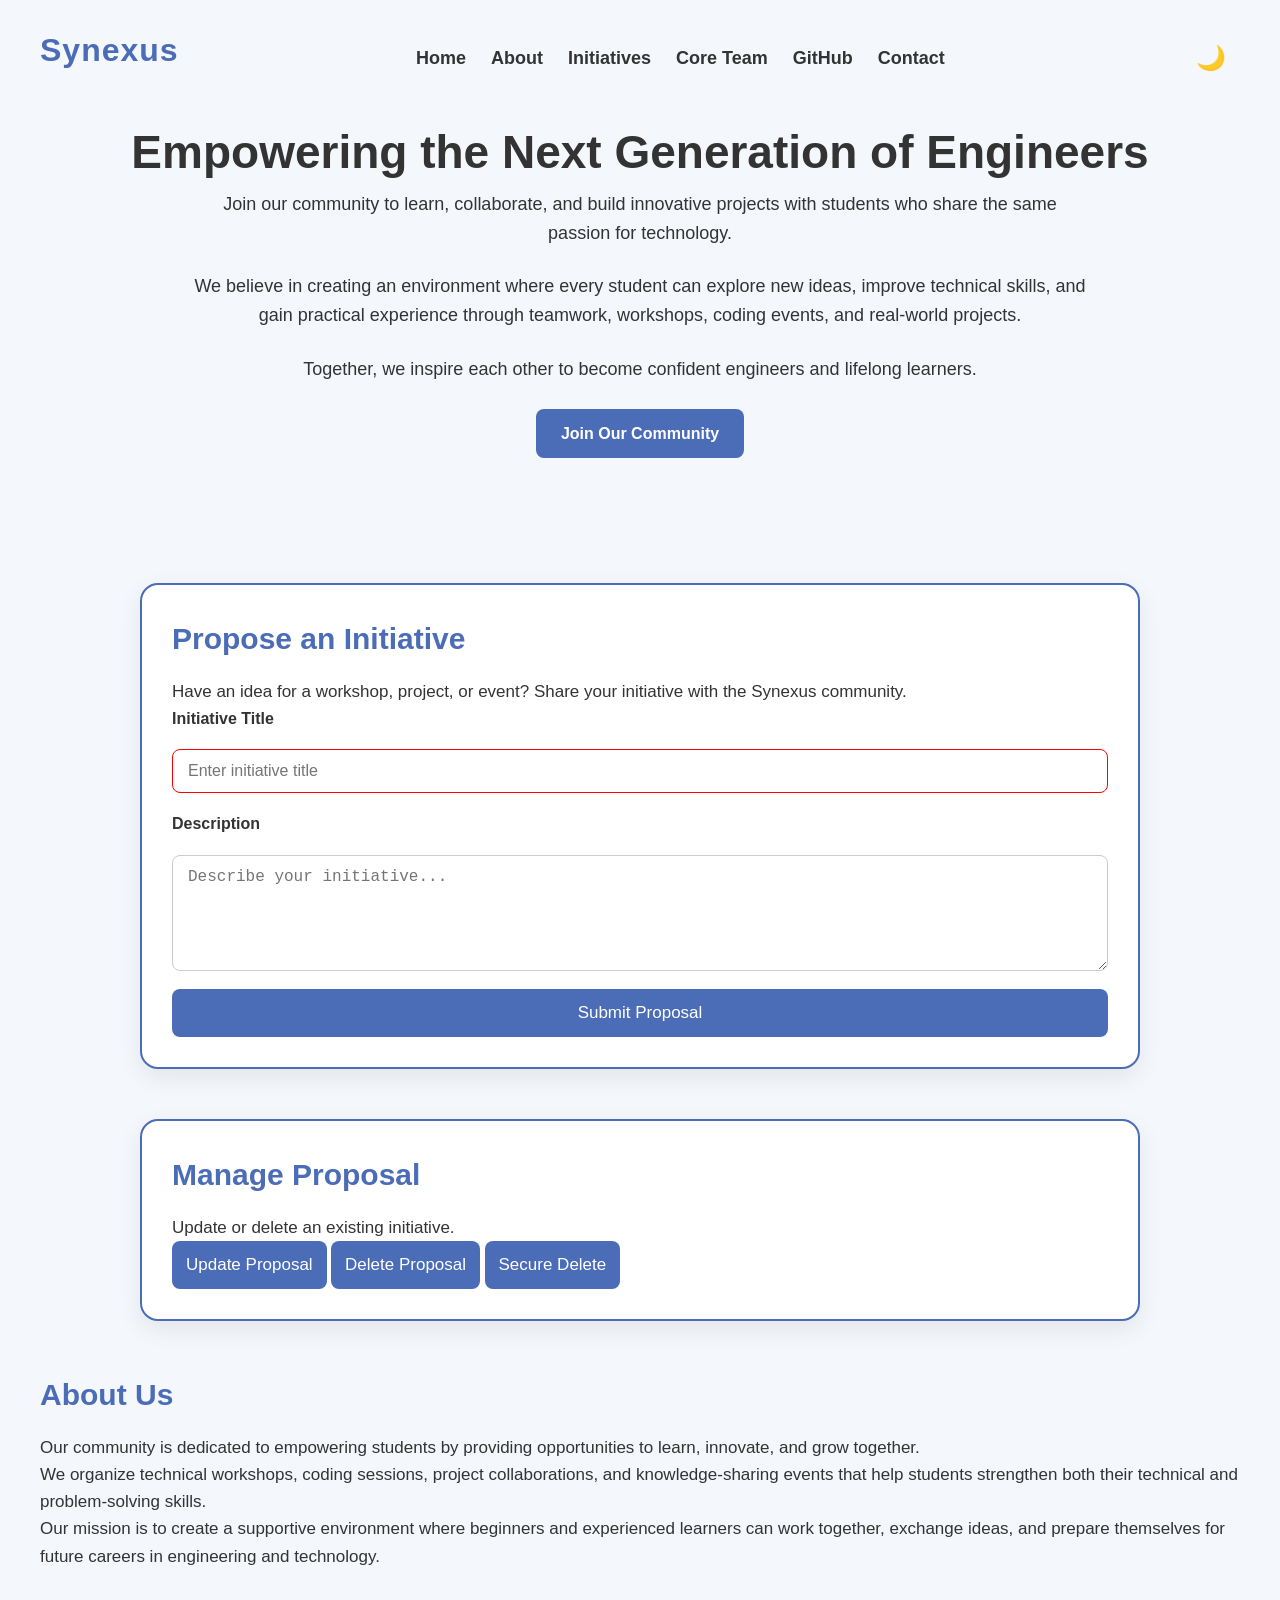
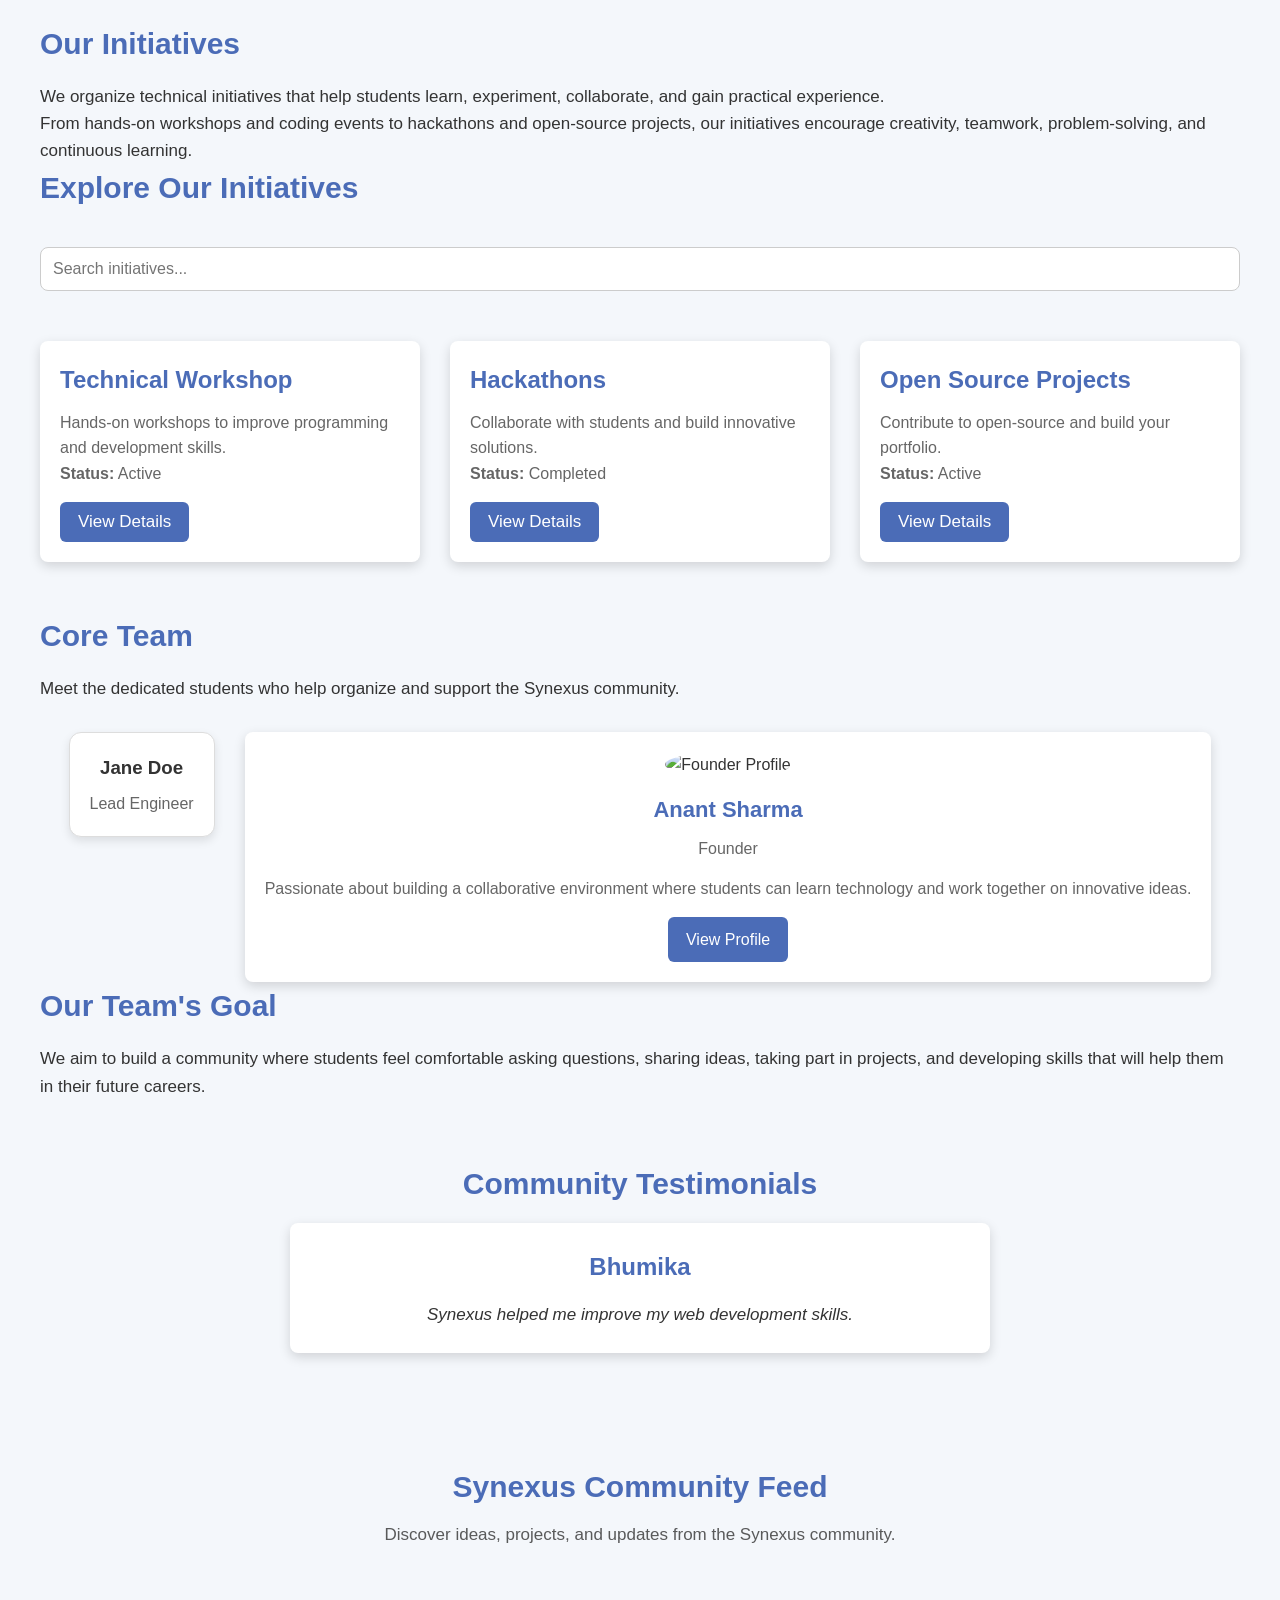
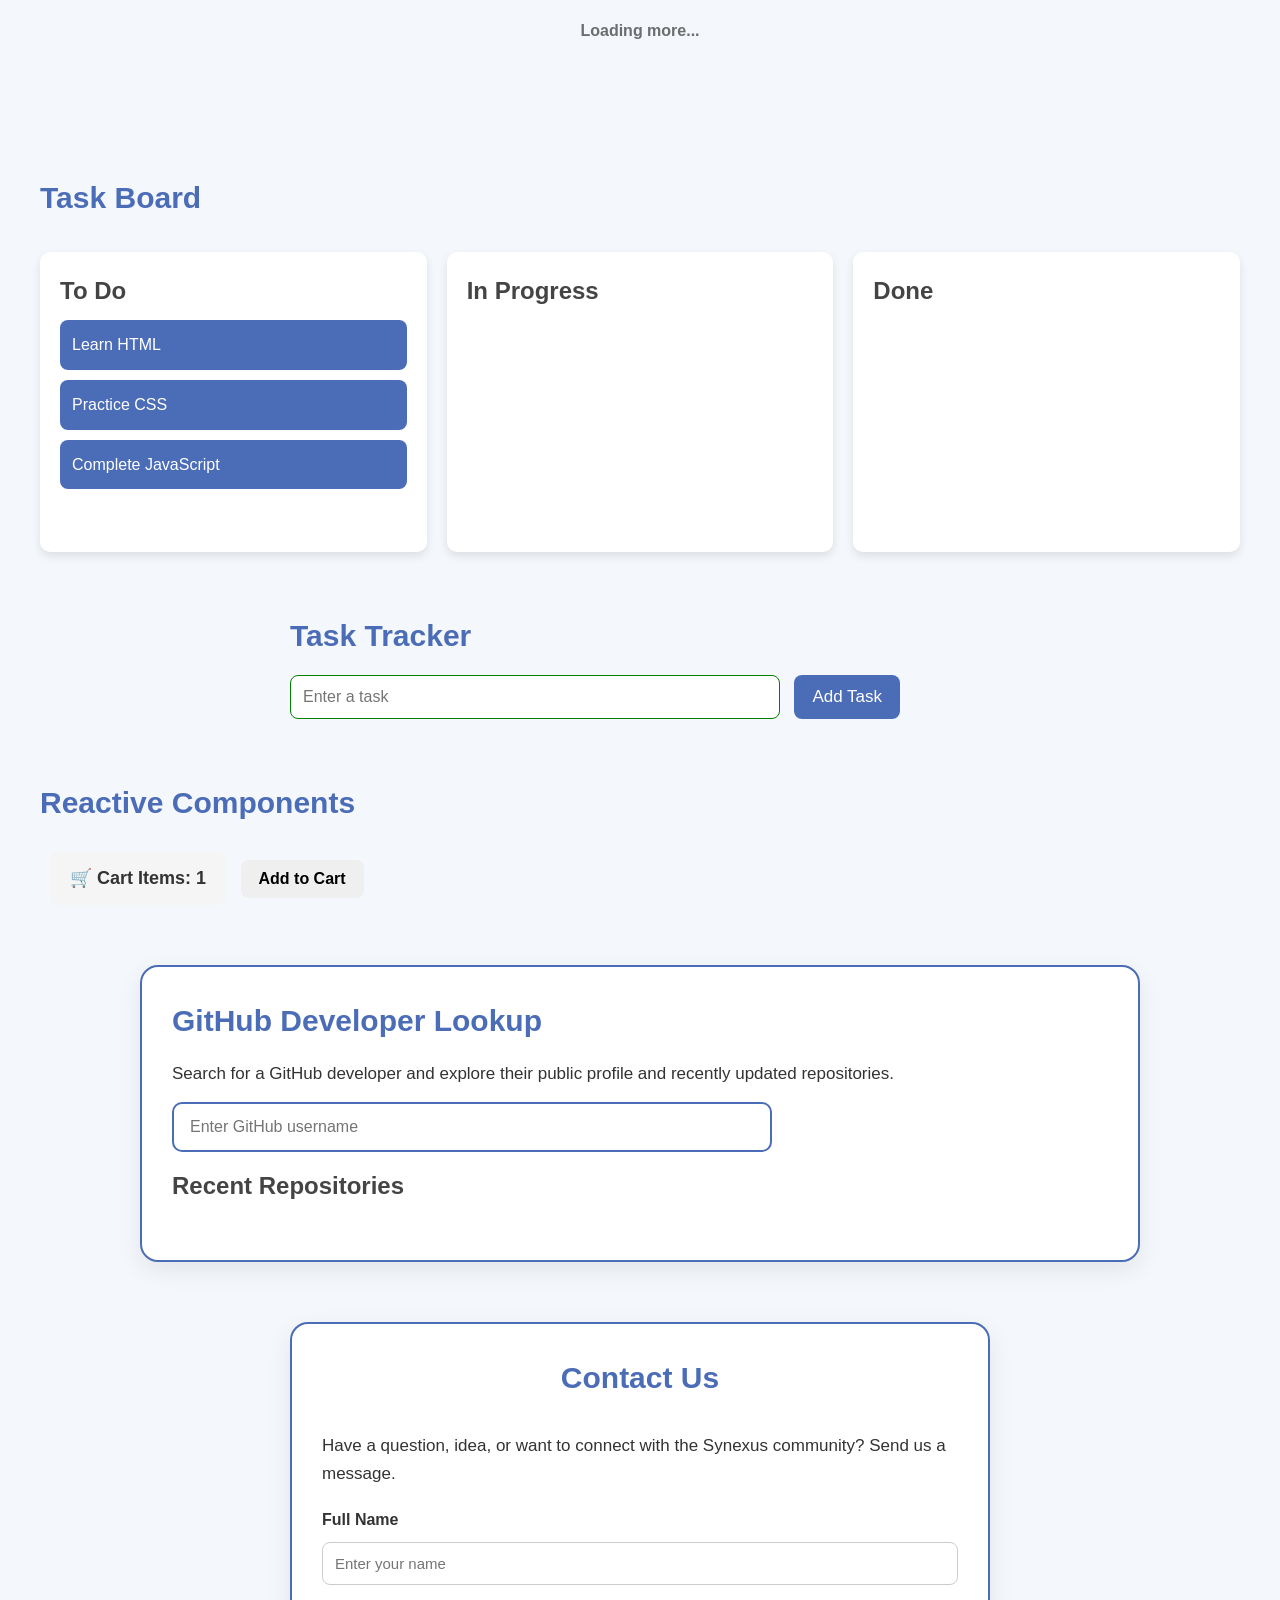
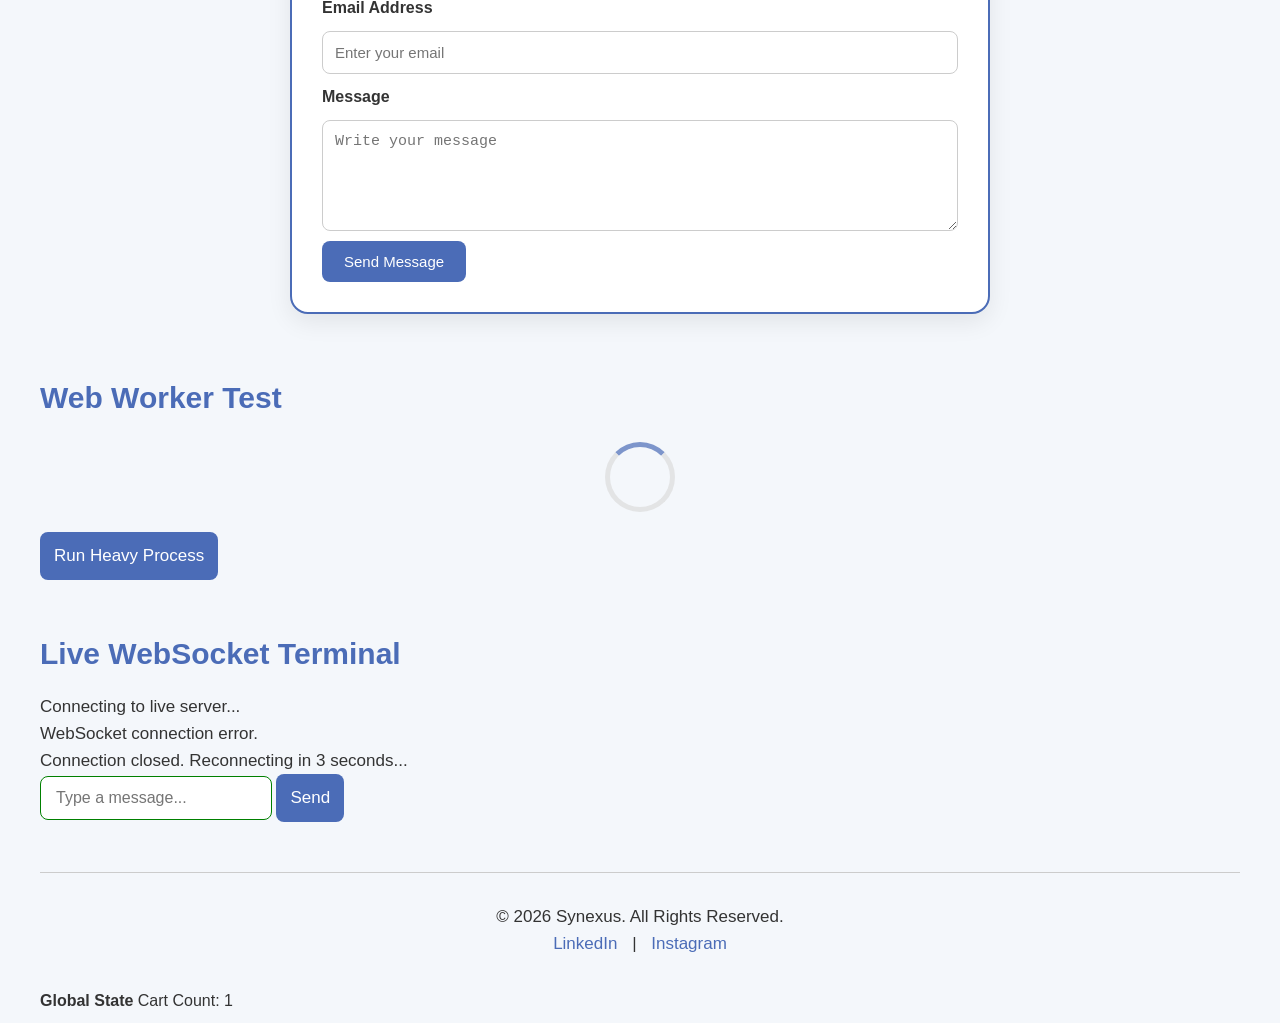
==== commit 91fb20b4: "day45" ====
--- a/index.html
+++ b/index.html
@@ -21,6 +21,34 @@
 
 
 <body>
+    <template id="modal-template">
+
+    <style>
+        .modal {
+            padding: 20px;
+            margin: 20px 0;
+            border: 1px solid #ccc;
+            border-radius: 10px;
+            background: white;
+            box-shadow: 0 4px 12px rgba(0, 0, 0, 0.15);
+        }
+
+        .modal h2 {
+            margin-top: 0;
+        }
+    </style>
+
+    <div class="modal">
+        <h2>
+            <slot name="title">Default Title</slot>
+        </h2>
+
+        <div>
+            <slot>Default Body</slot>
+        </div>
+    </div>
+
+</template>
 
     <!-- ===============================
          SKIP LINK
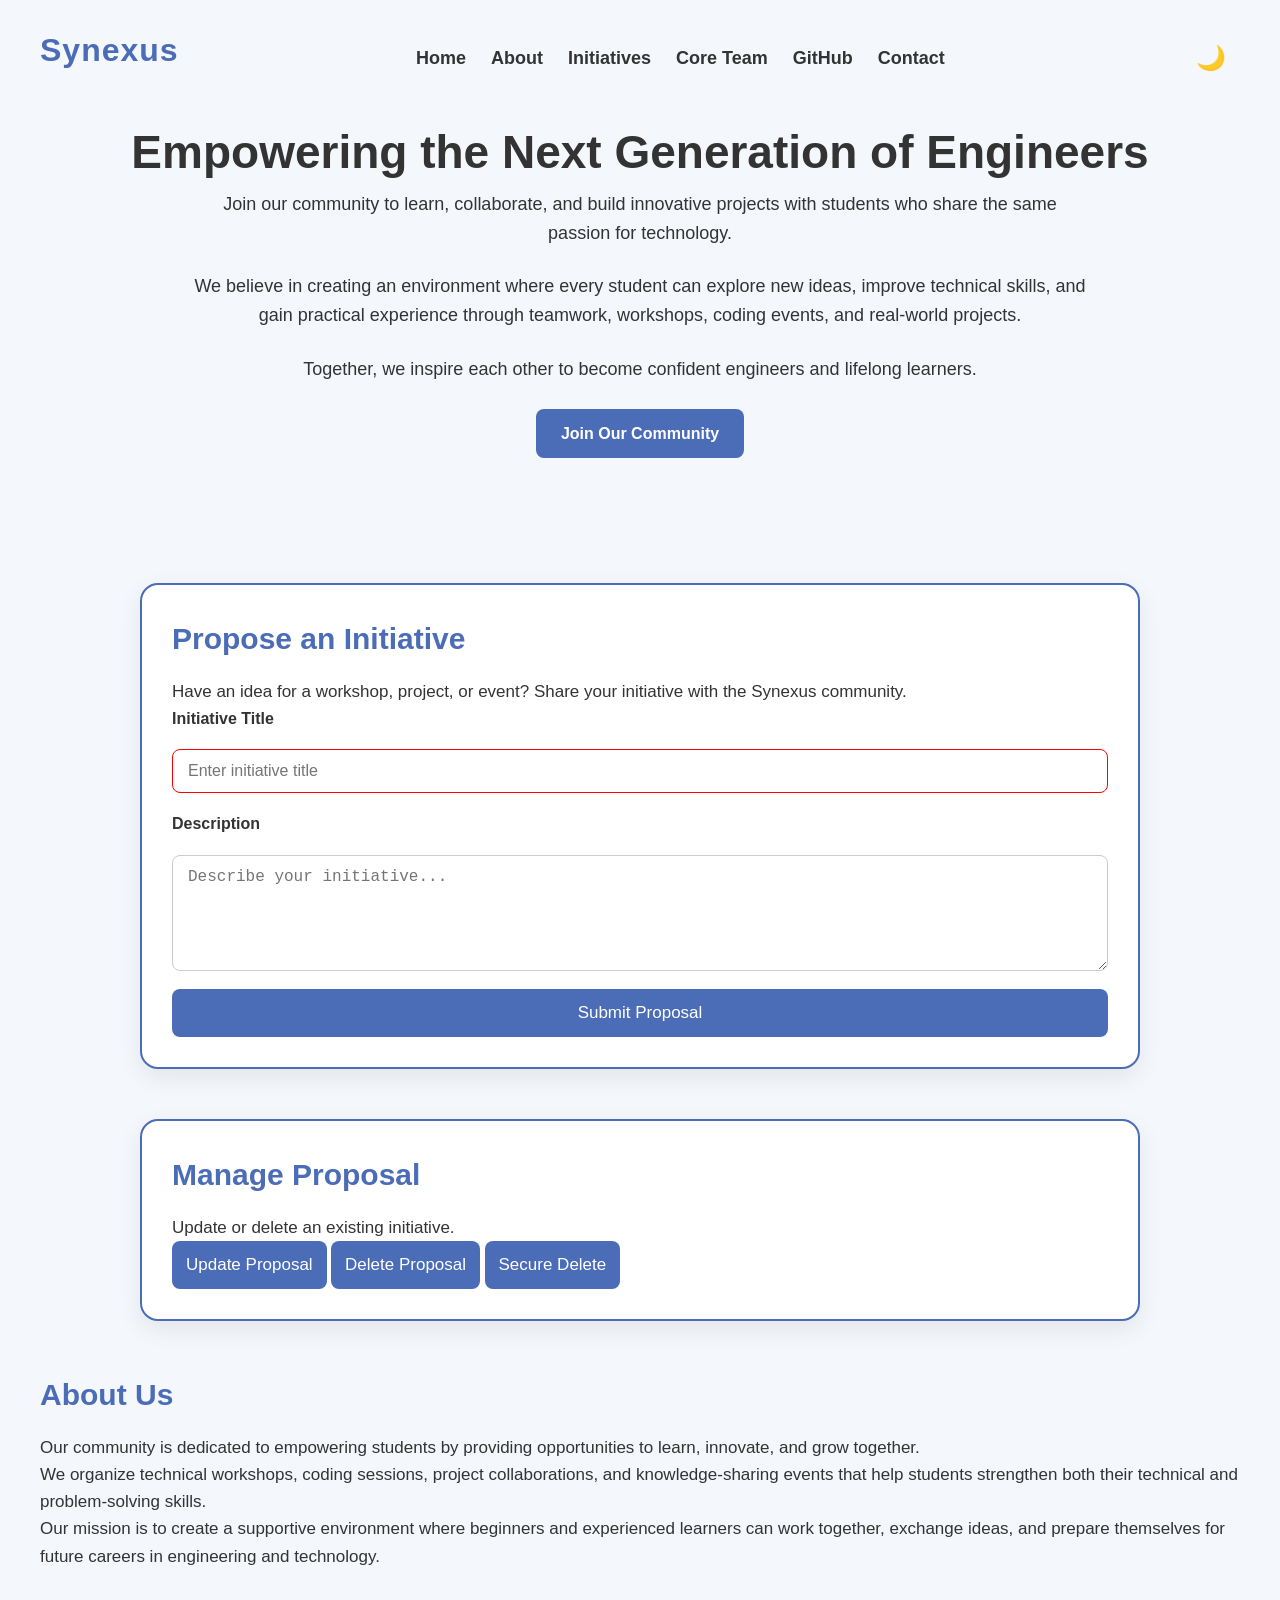
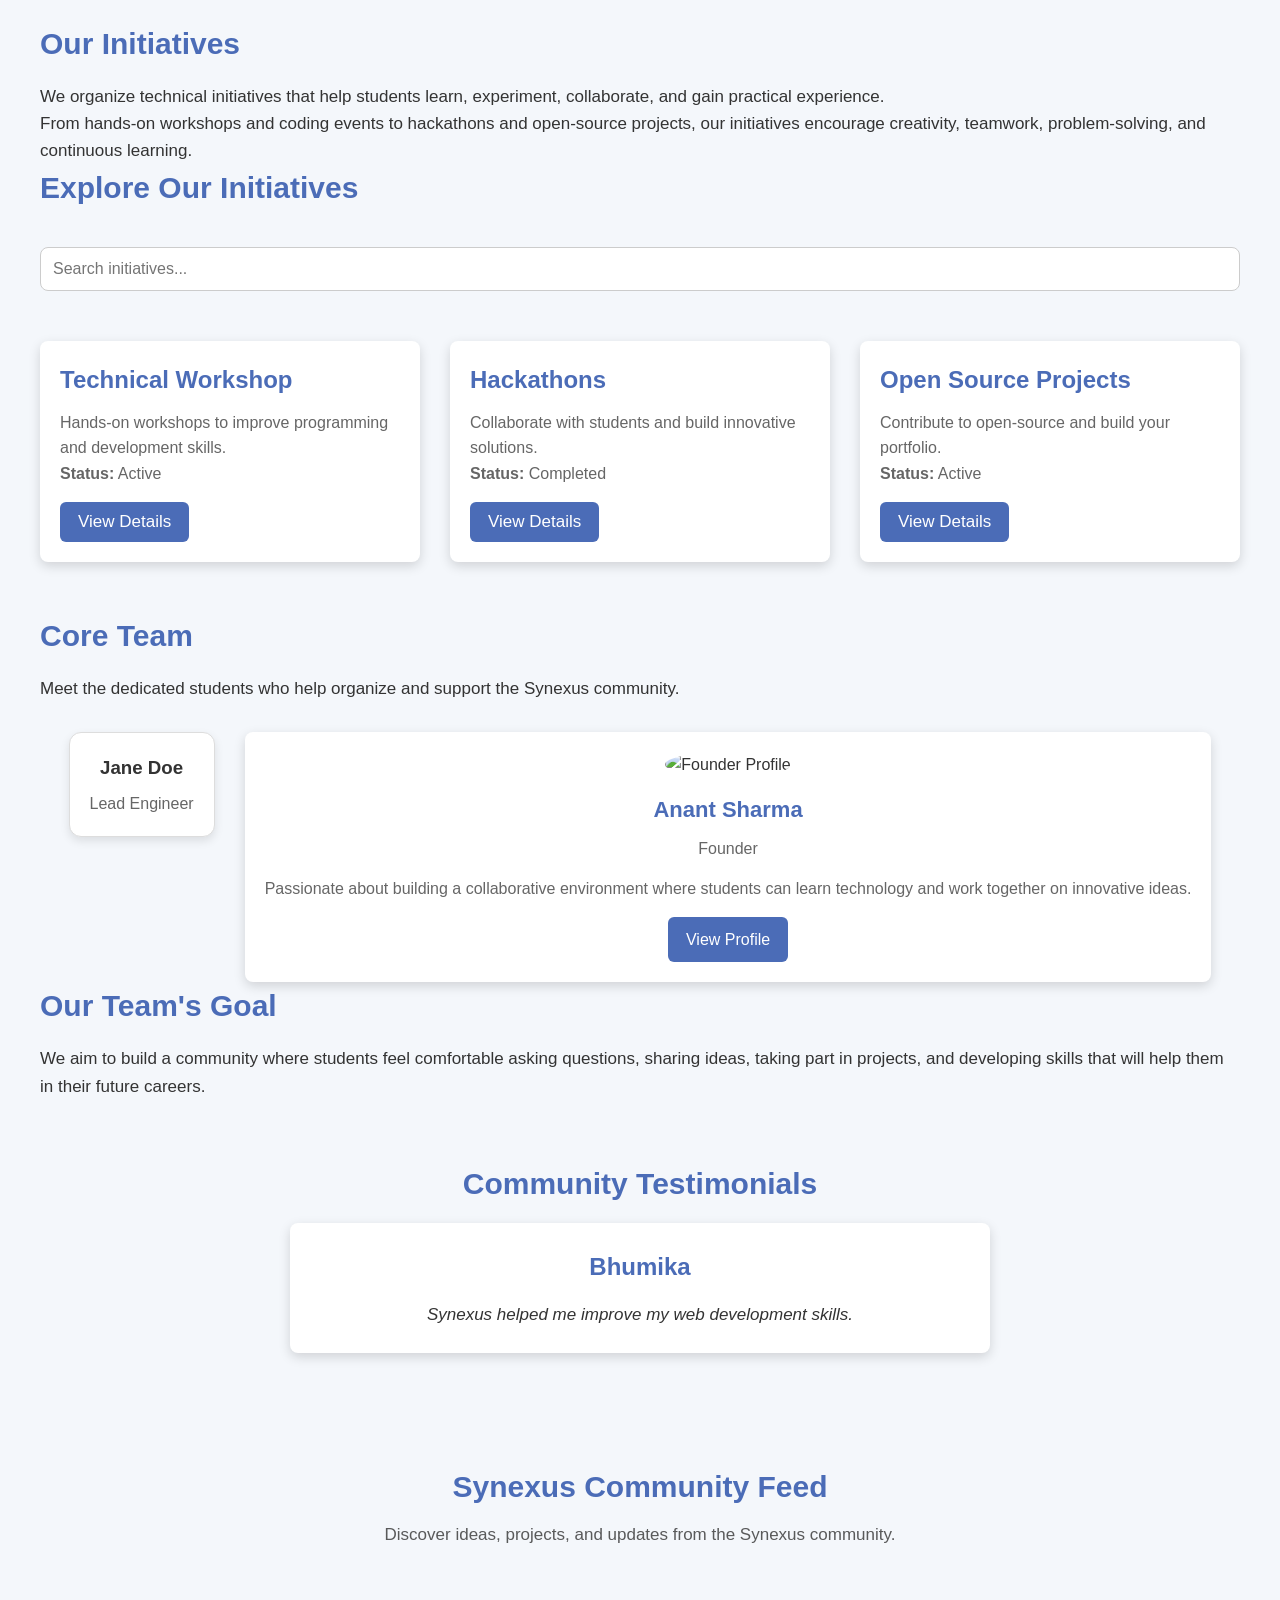
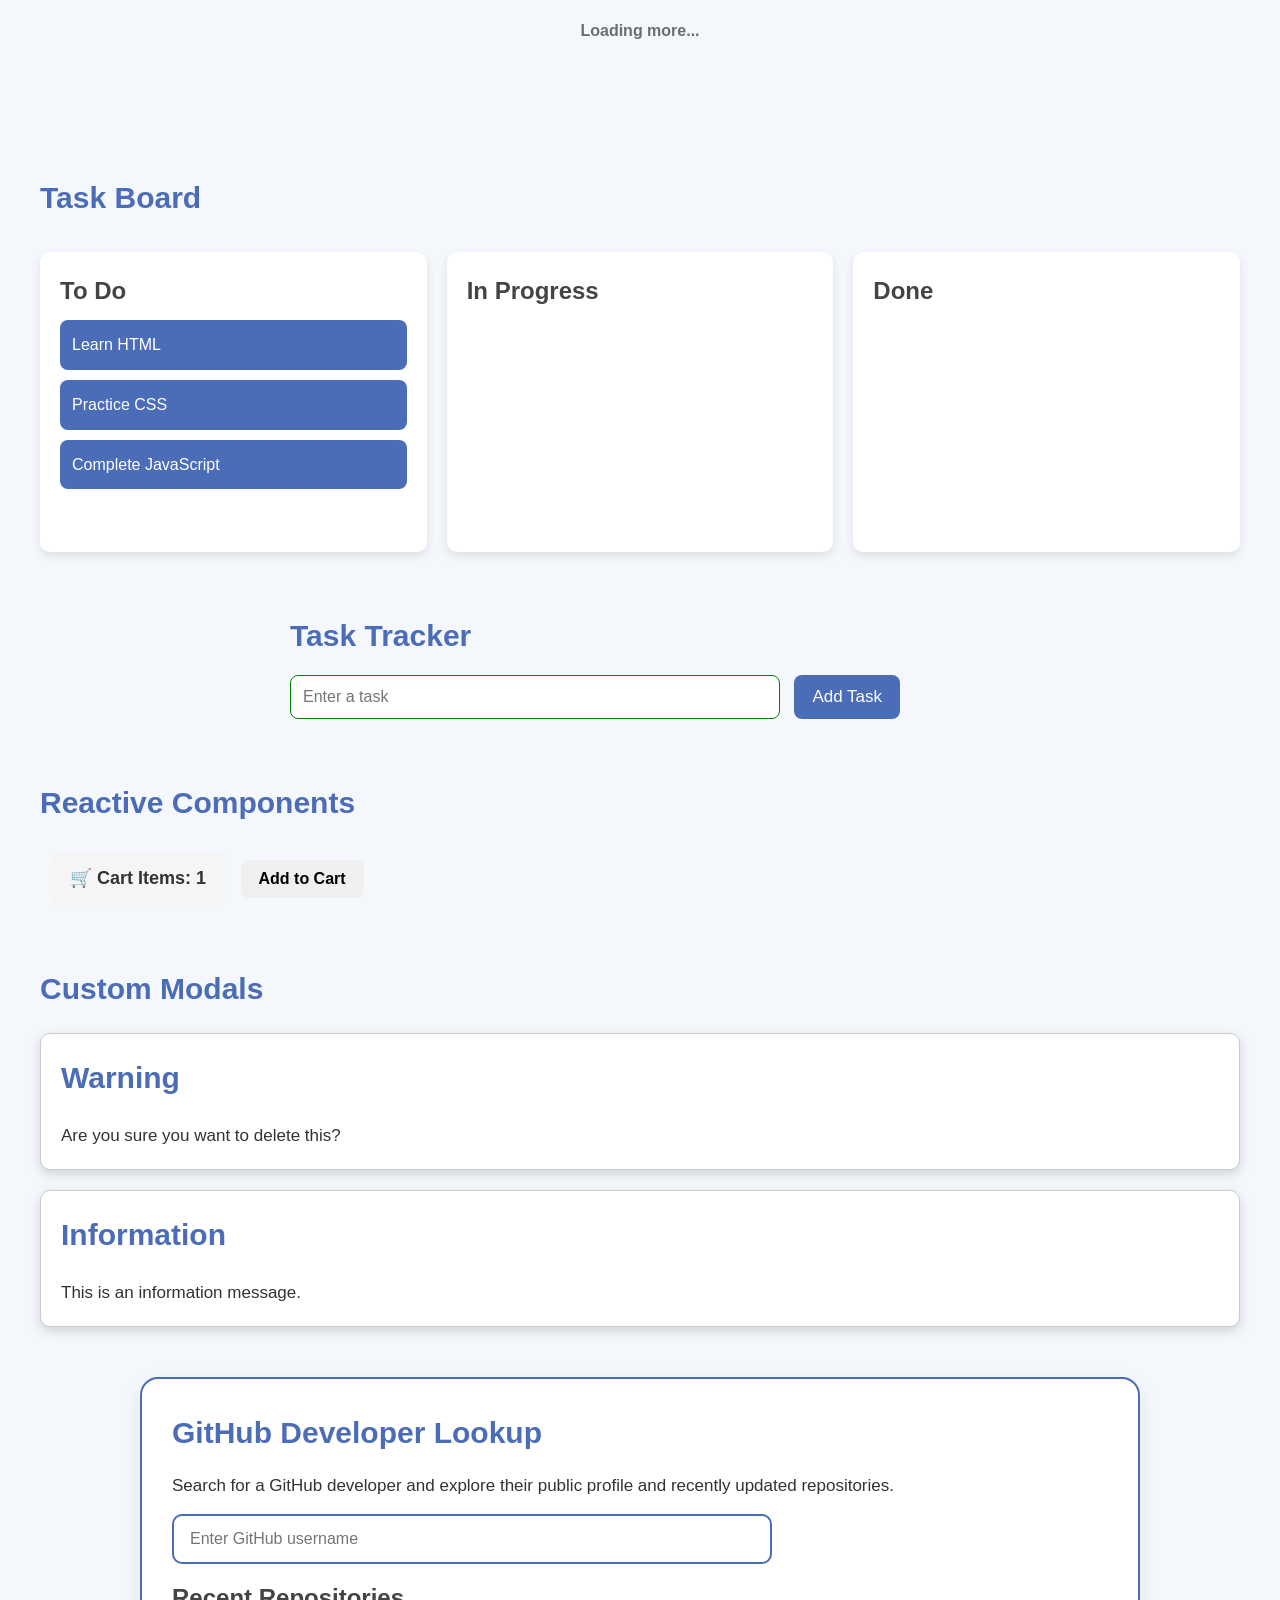
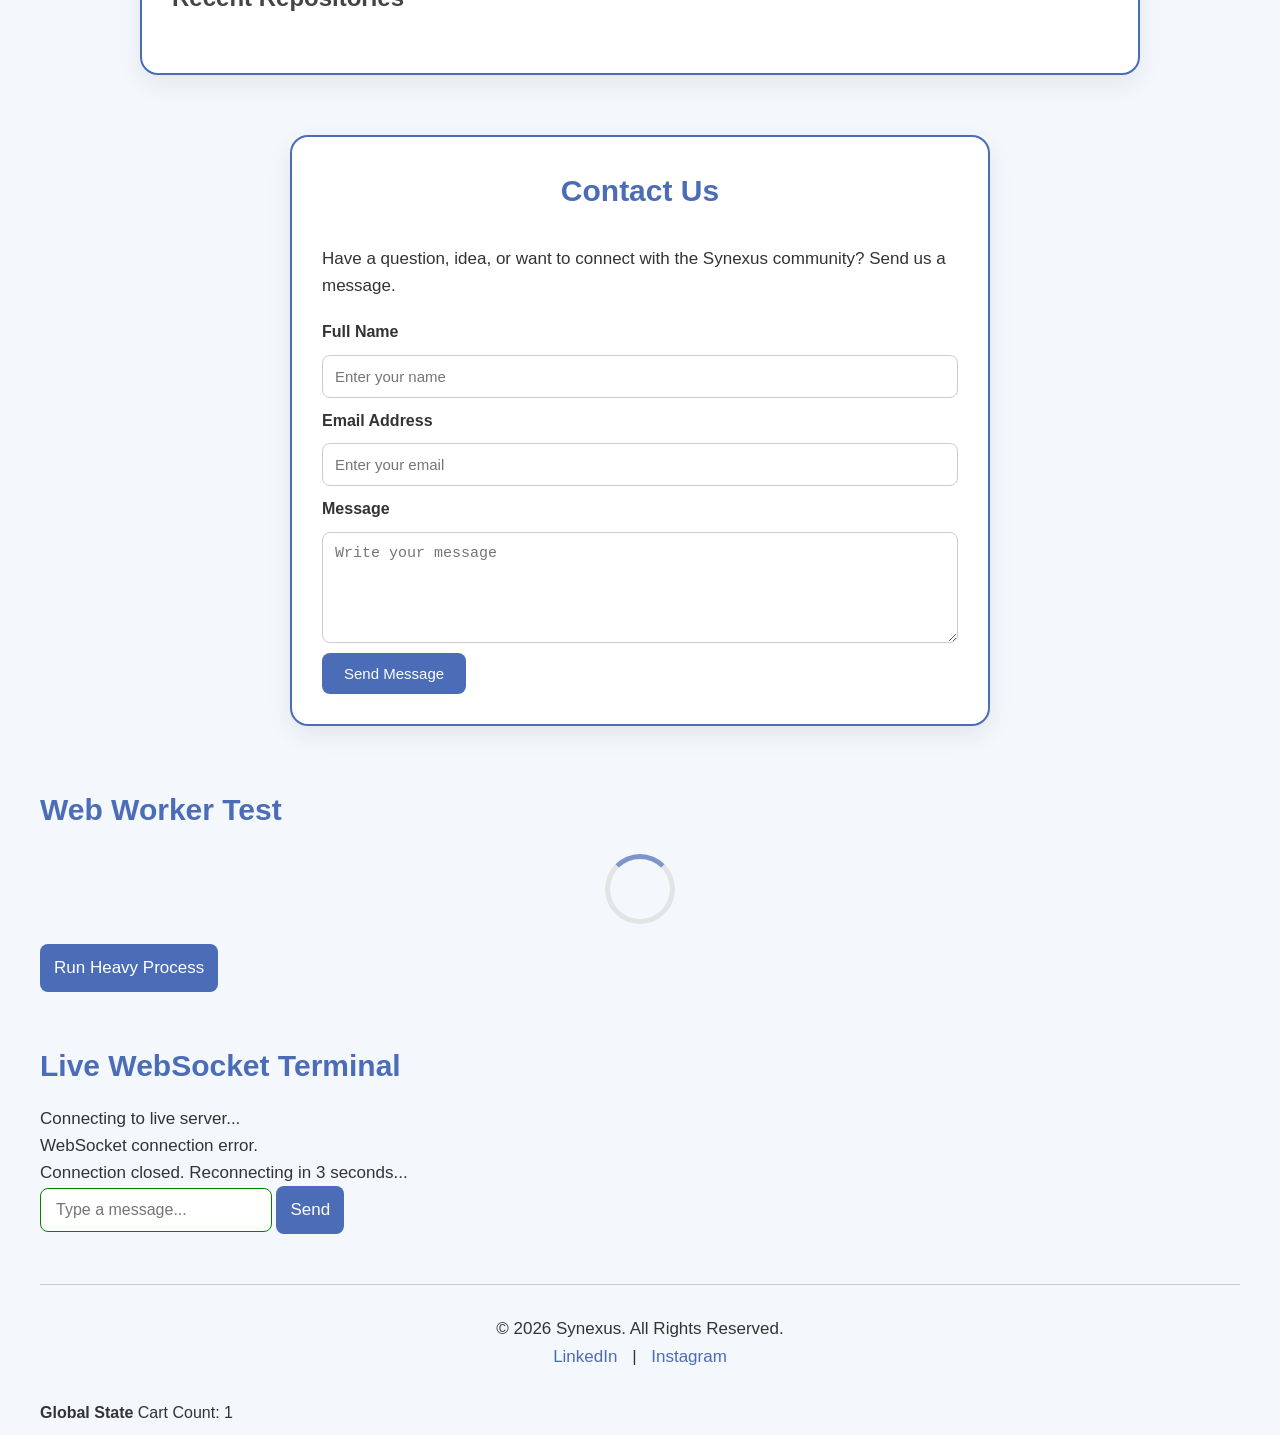
==== commit b912892e: "day45" ====
--- a/index.html
+++ b/index.html
@@ -592,6 +592,19 @@
     <cart-counter></cart-counter>
     <product-button></product-button>
 </section>
+        <section class="custom-modals">
+    <h2>Custom Modals</h2>
+
+    <custom-modal>
+        <h2 slot="title">Warning</h2>
+        <p>Are you sure you want to delete this?</p>
+    </custom-modal>
+
+    <custom-modal>
+        <h2 slot="title">Information</h2>
+        <p>This is an information message.</p>
+    </custom-modal>
+</section>
 
 
 
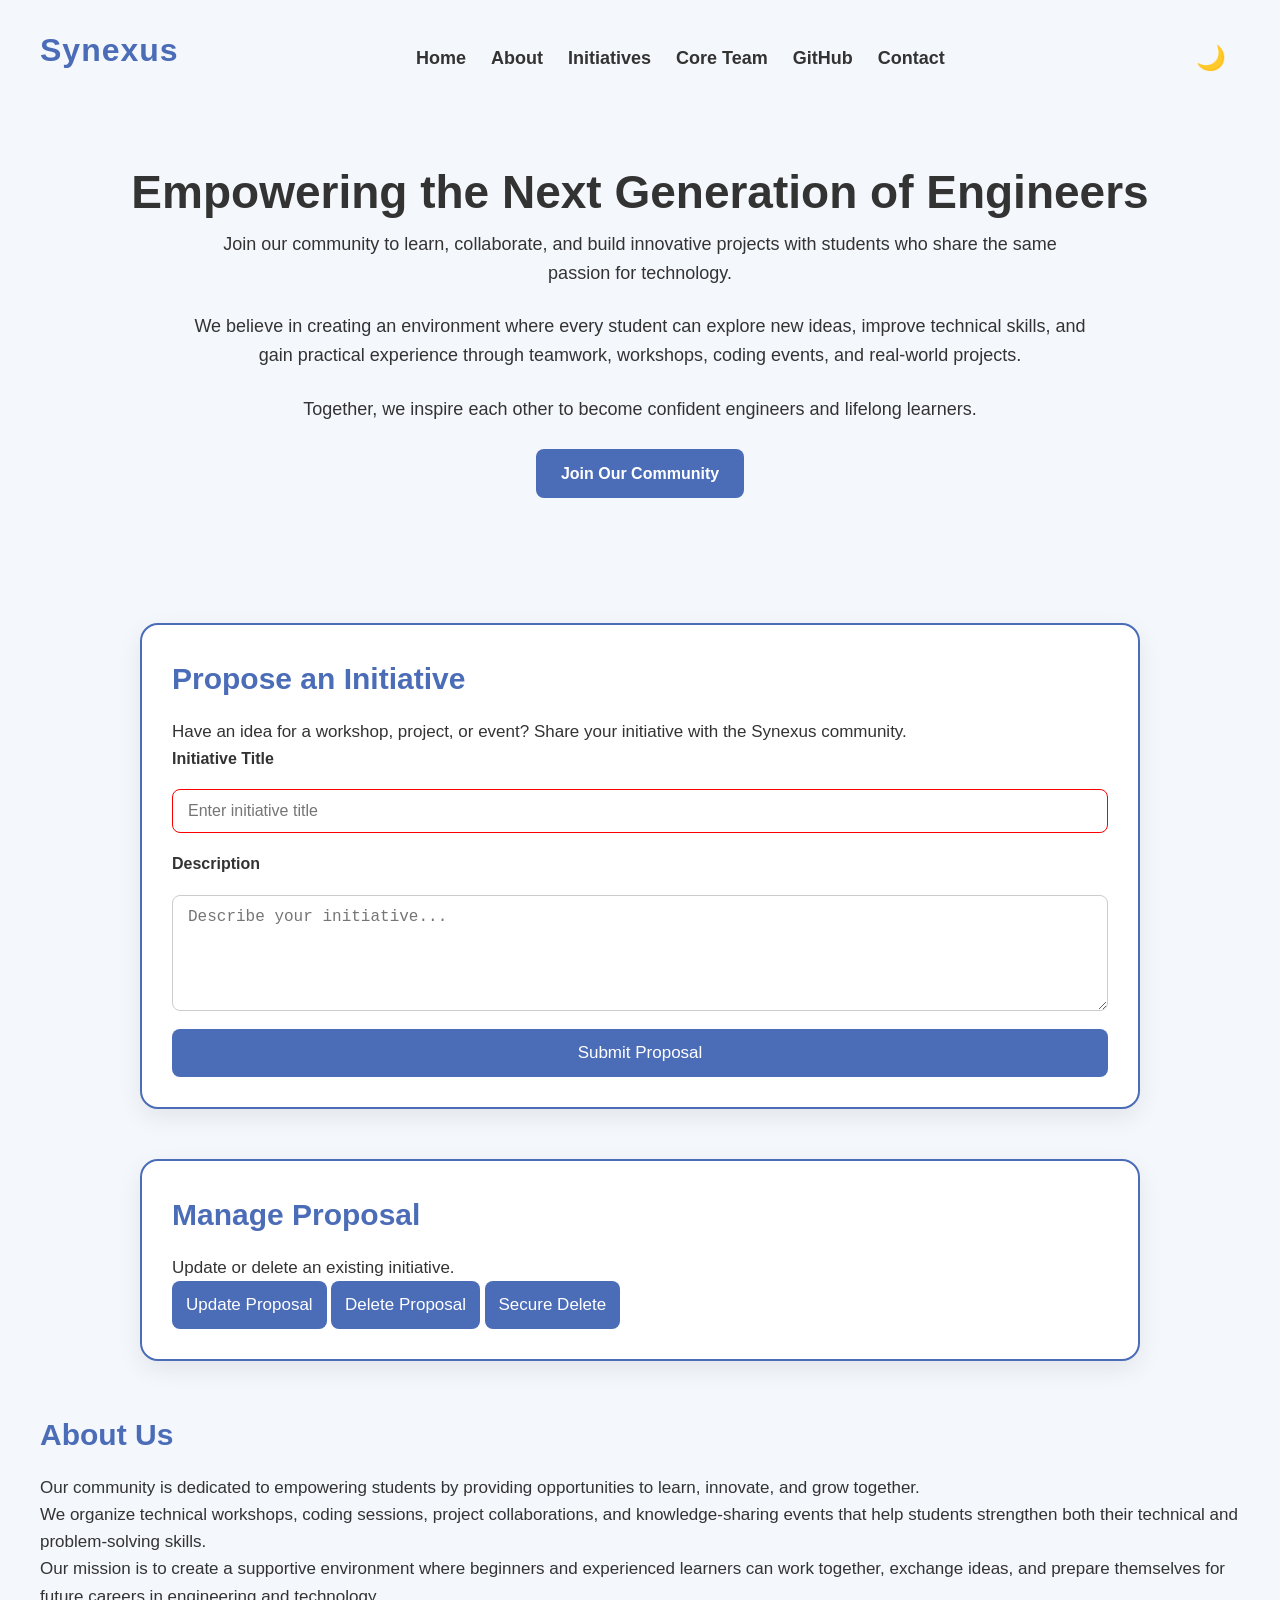
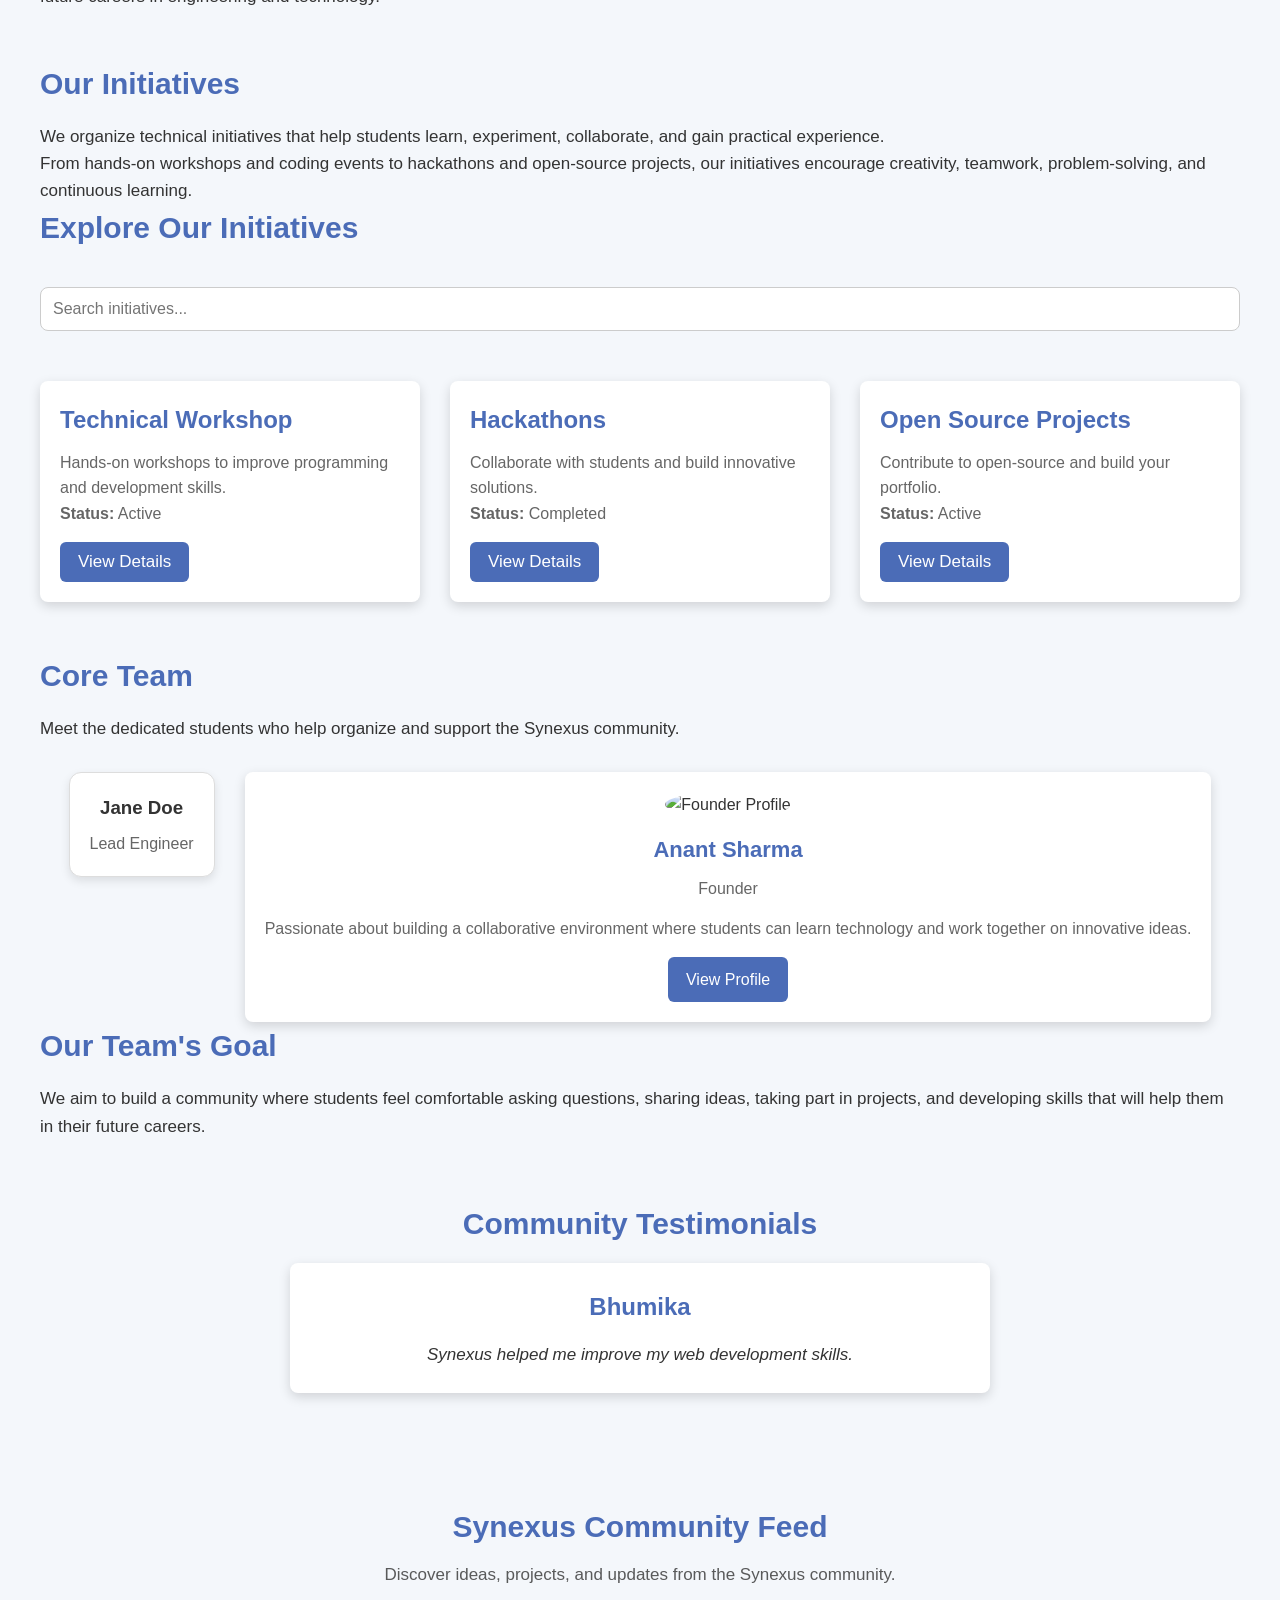
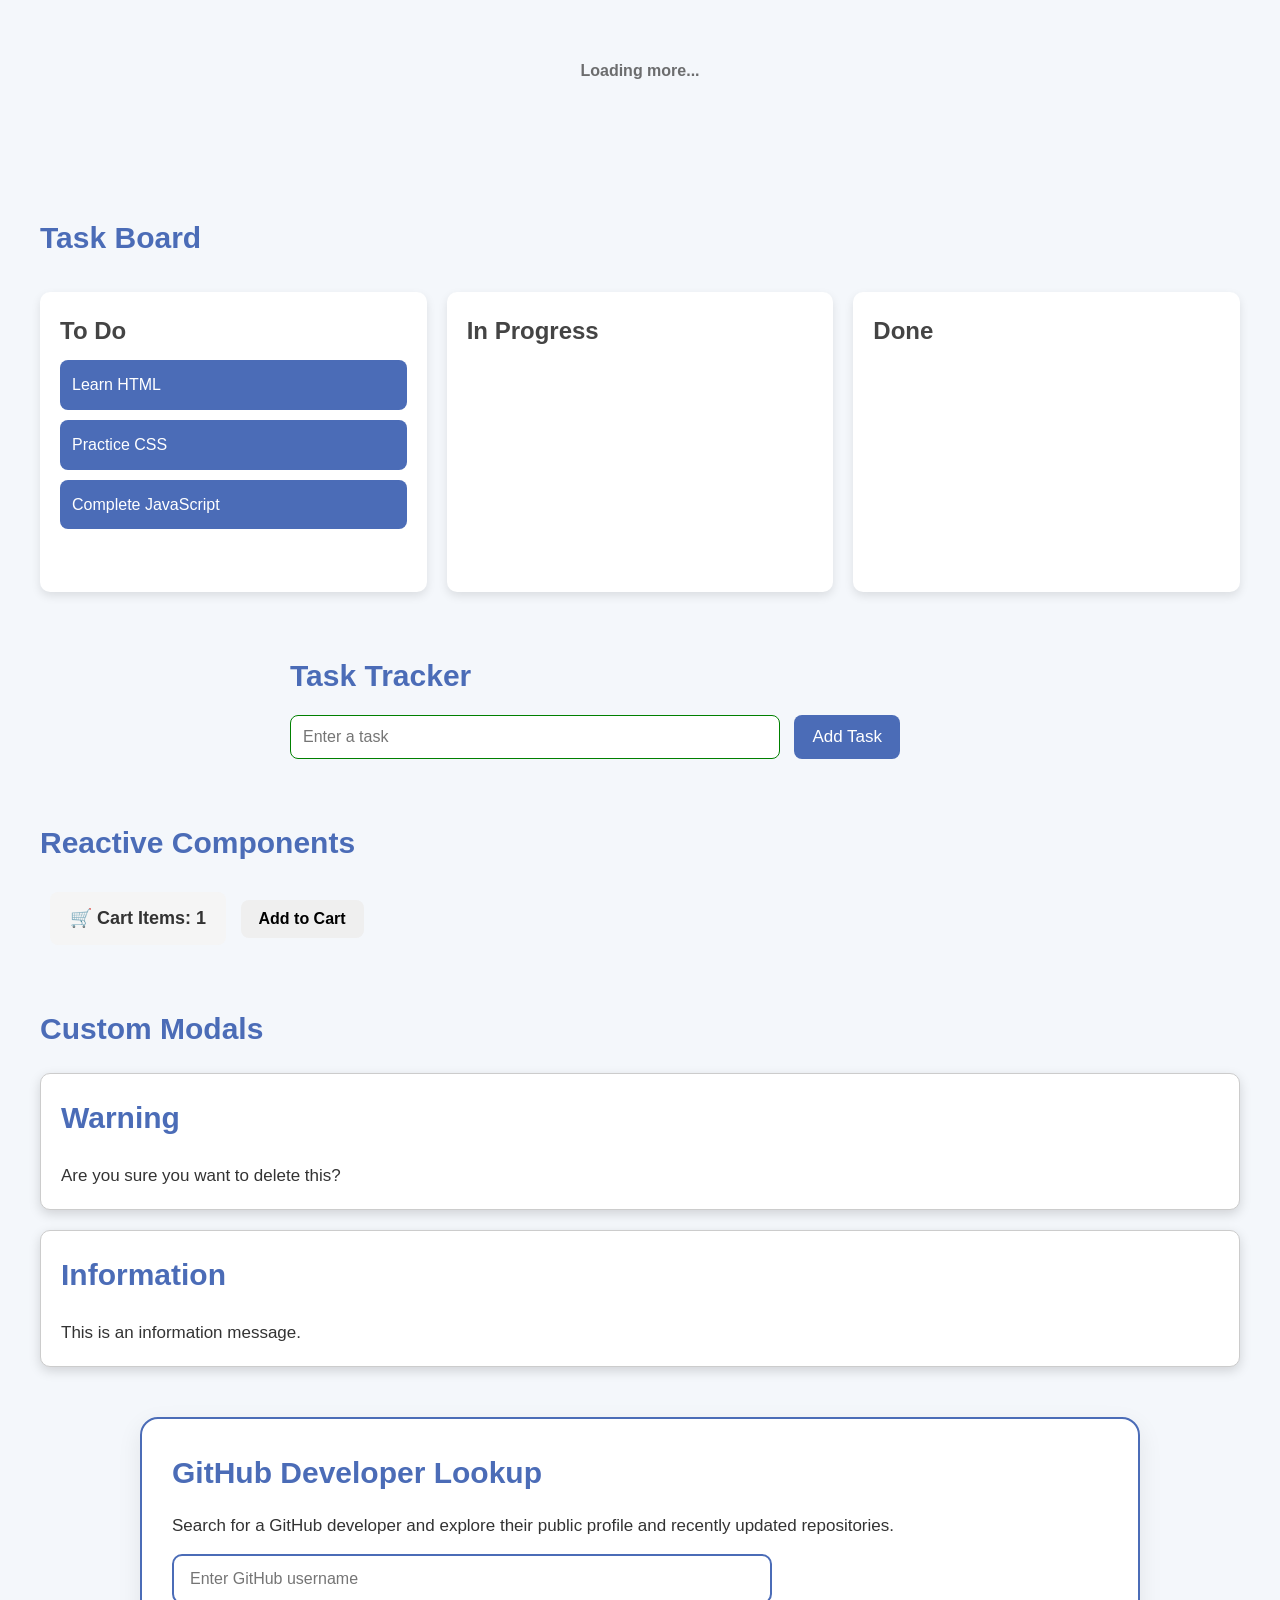
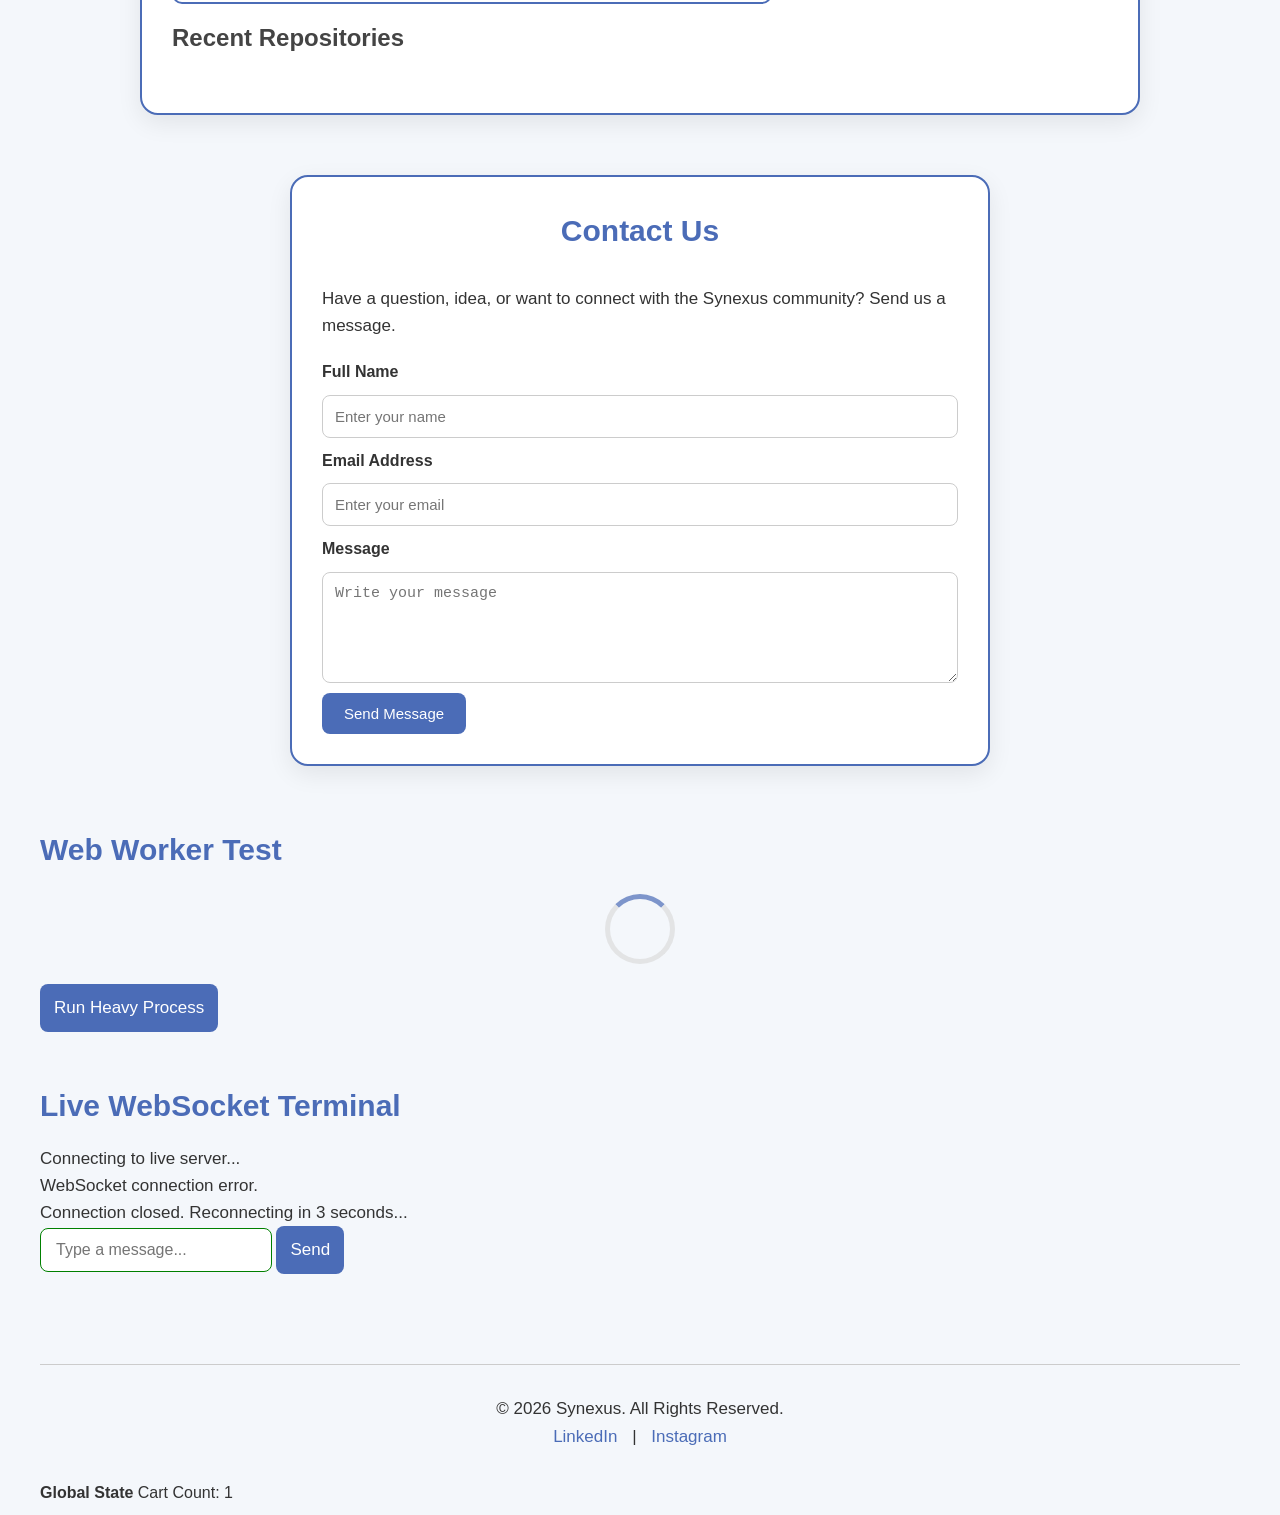
==== commit 8ae009c1: "day46" ====
--- a/index.html
+++ b/index.html
@@ -152,8 +152,7 @@
          MAIN CONTENT
          =============================== -->
 
-    <main id="main-content">
-
+   <main id="app-root">
 
         <!-- ===========================
              HOME
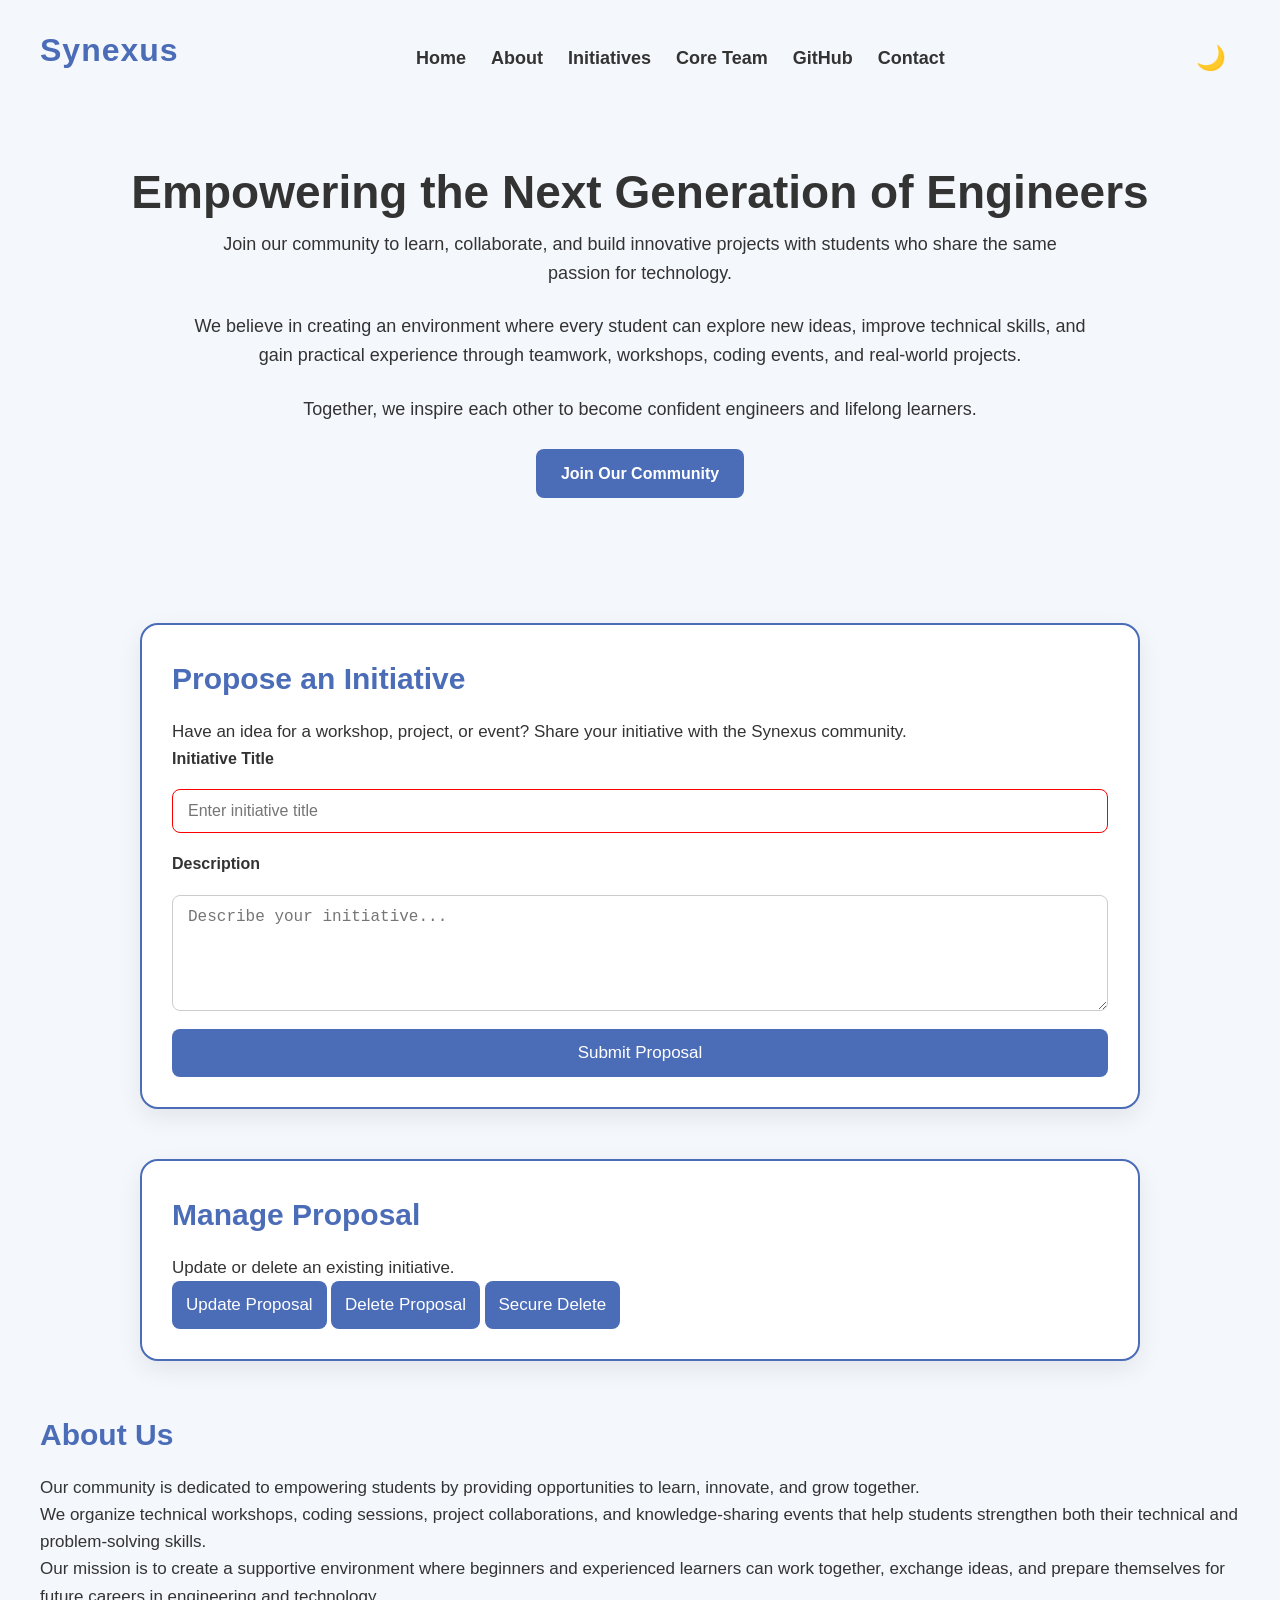
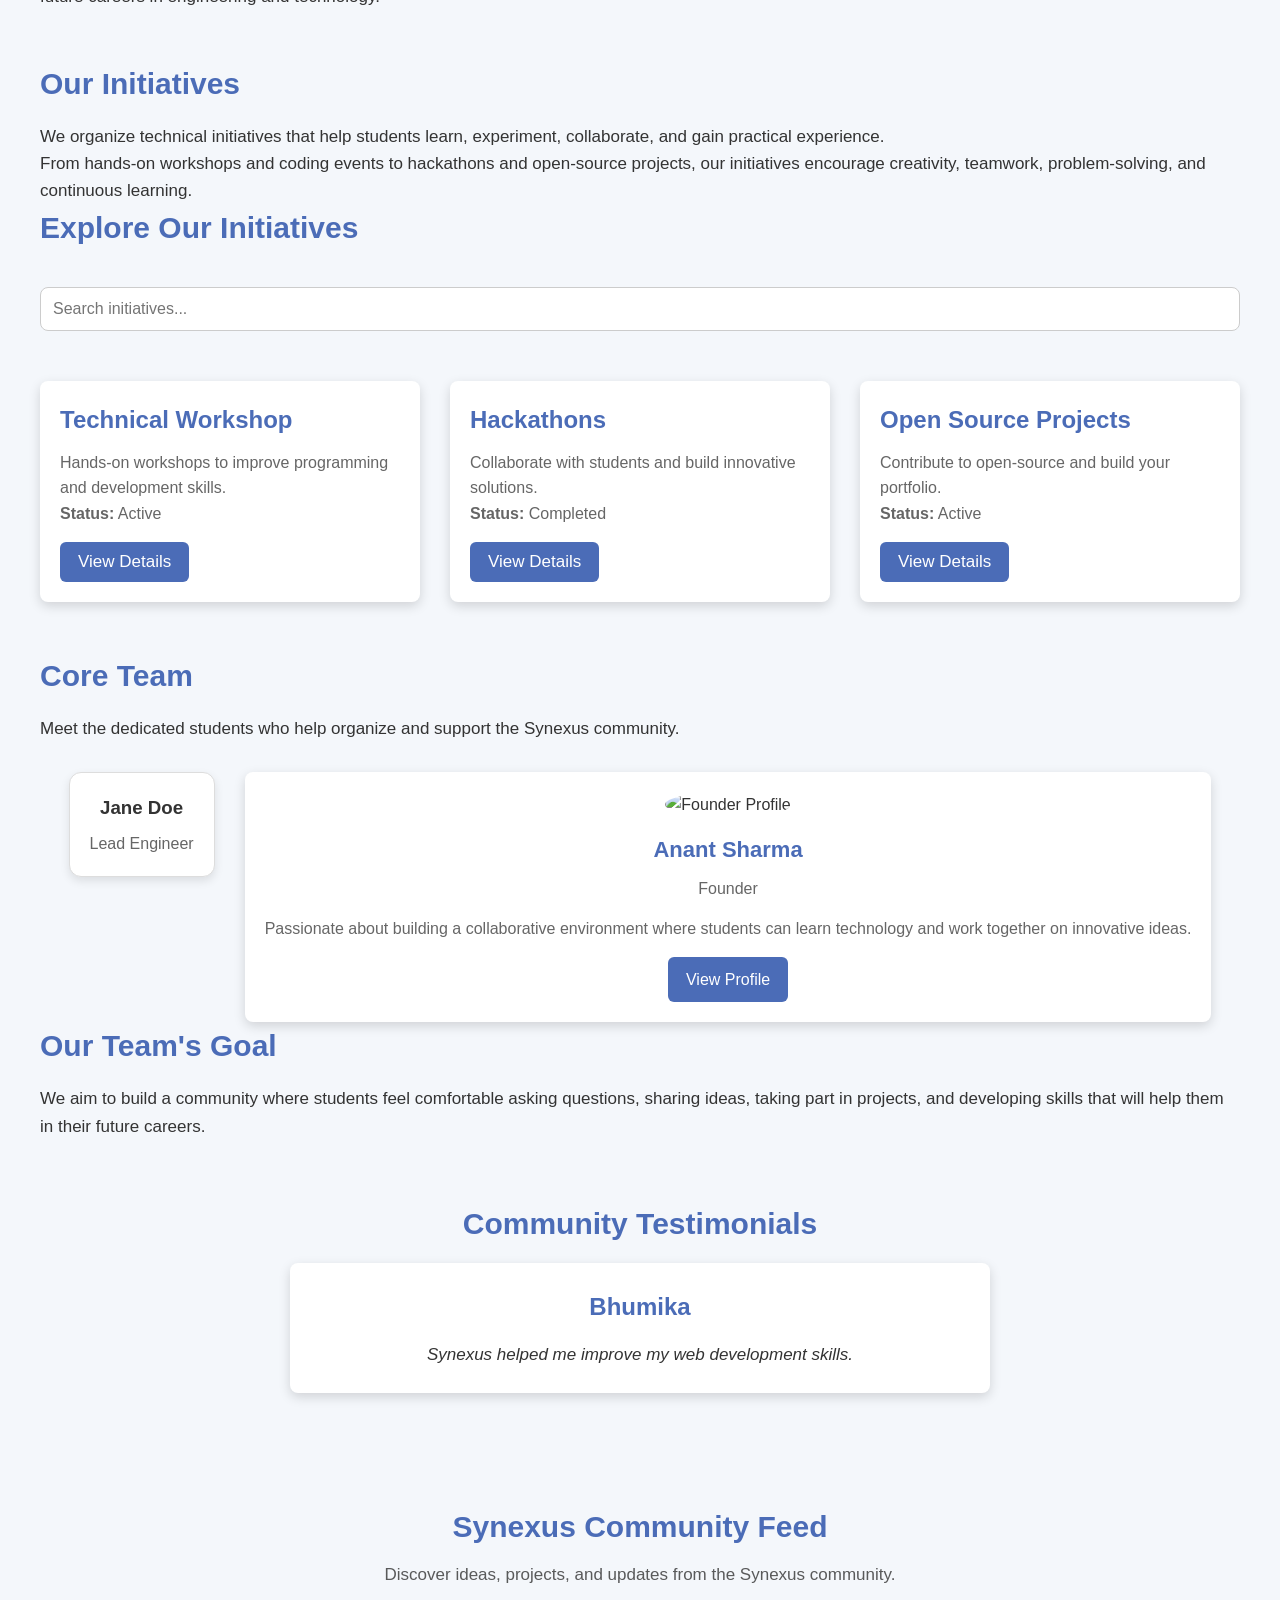
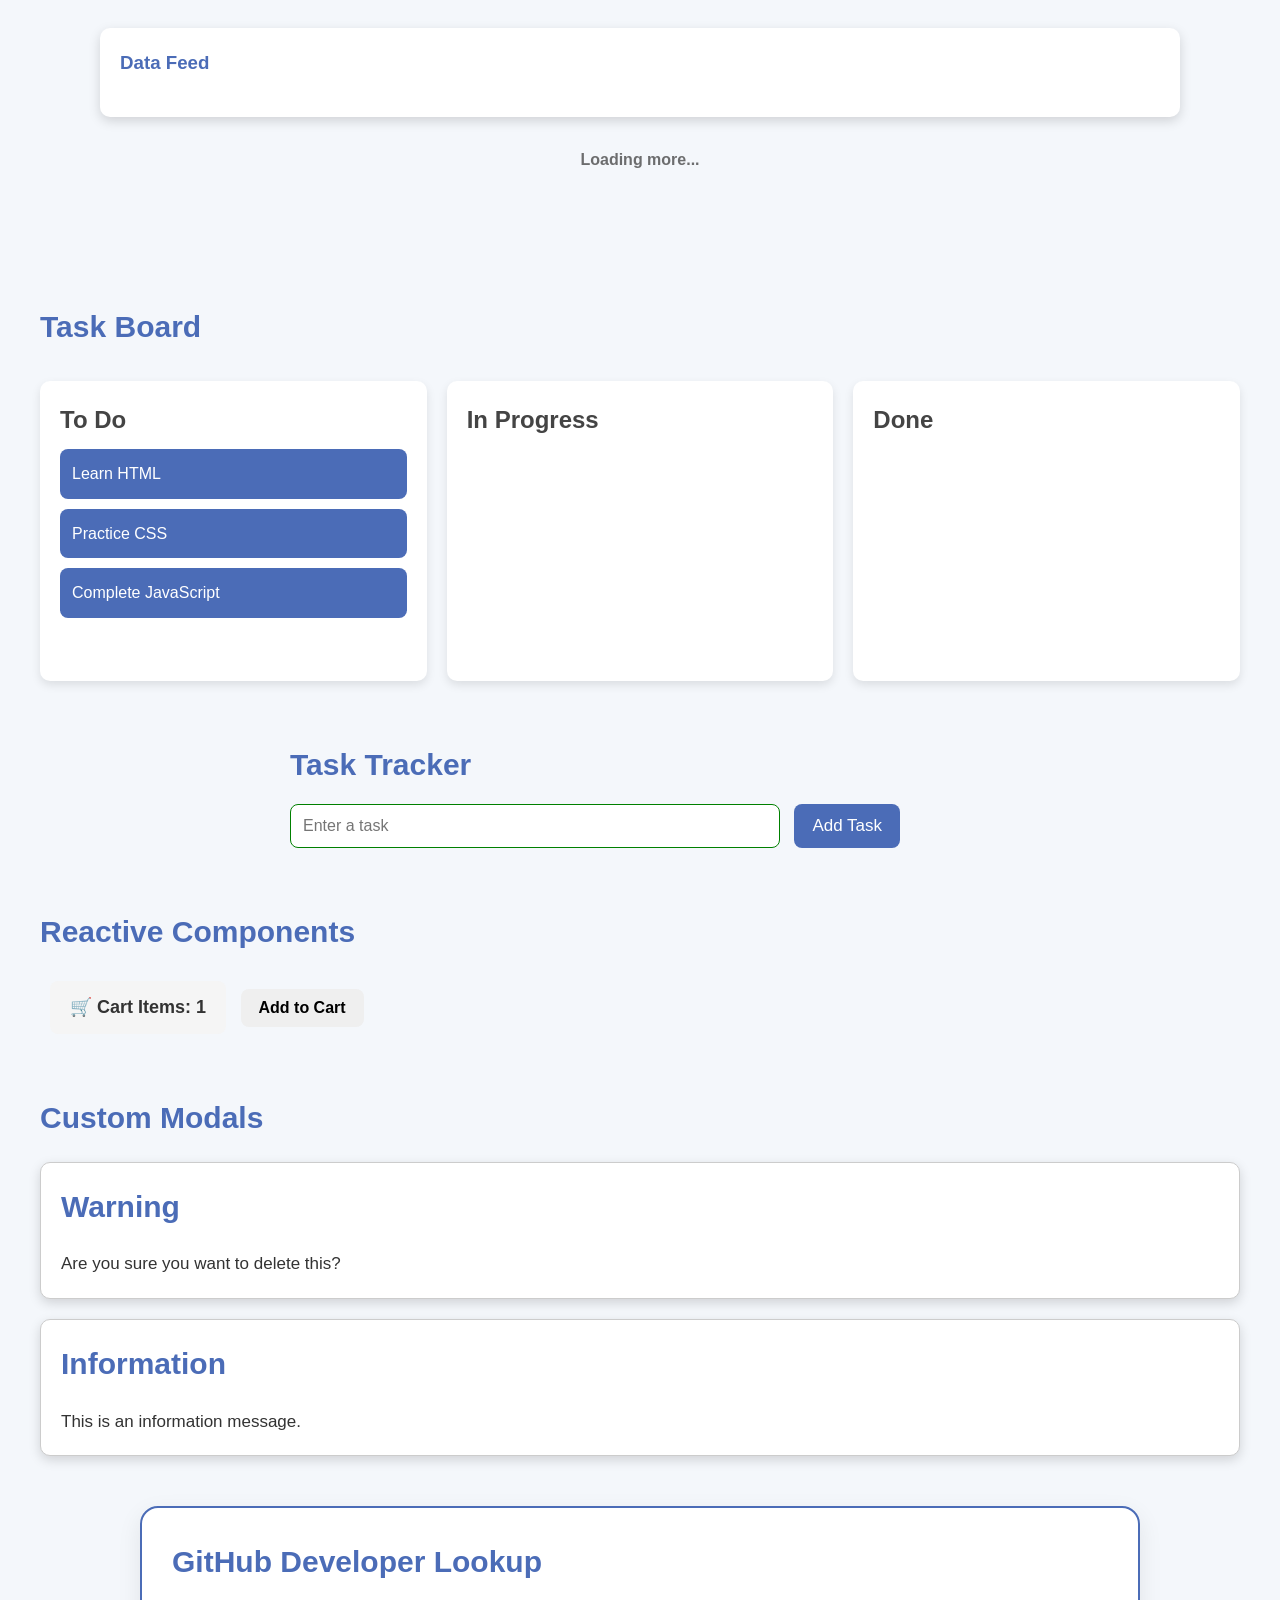
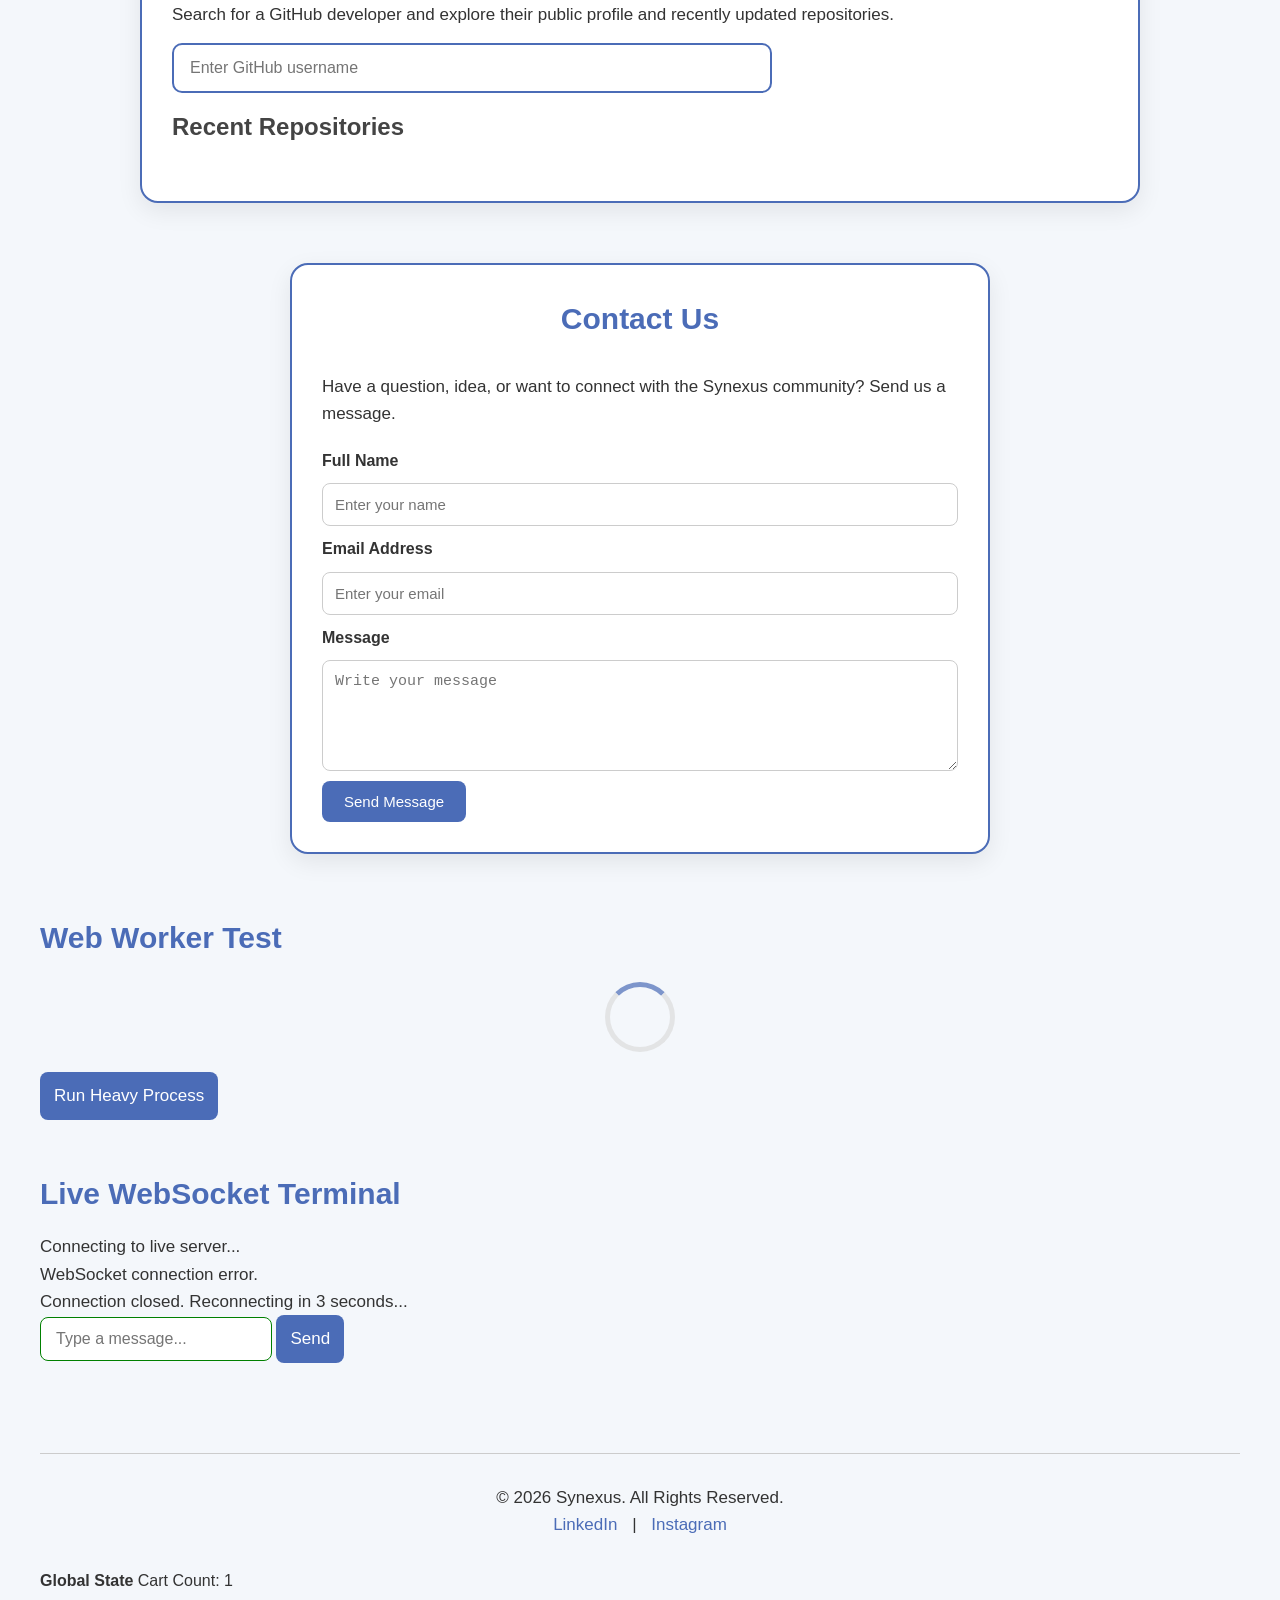
==== commit 12c11bab: "day47" ====
--- a/index.html
+++ b/index.html
@@ -482,7 +482,9 @@
 
     </div>
 
+   <data-feed>
     <div id="data-feed"></div>
+       </data-feed>
 
     <div id="scroll-sentinel" class="loading-spinner">
         Loading more...
--- a/style.css
+++ b/style.css
@@ -14,15 +14,19 @@
     --primary-color:#4b6cb7;
     --text-color:#333333;
     --bg-color:#f4f7fb;
-}
-
+    --grid-gap: 30px;
+}
+.dark-theme {
+    --text-color: #ffffff;
+    --bg-color: #1e1e1e;
+}
 /* Body Styling */
 body {
     font-family: Arial, Helvetica, sans-serif;
     color: var(--text-color);
     background-color:var(--bg-color);
     line-height: 1.6;
-    padding: 0 40px;
+   padding: 0 clamp(15px, 4vw, 40px);
 }
 
 /* ========================================== */
@@ -226,7 +230,7 @@
 .initiatives-grid {
     display: grid;
     grid-template-columns: repeat(3, 1fr);
-    gap: 30px;
+  gap: var(--grid-gap);
     margin-top: 30px;
 }
 
@@ -277,6 +281,9 @@
 /* Mobile View */
 
 @media (max-width: 600px) {
+    :root {
+    --grid-gap: 15px;
+}
 
     .initiatives-grid {
         grid-template-columns: repeat(1, 1fr);
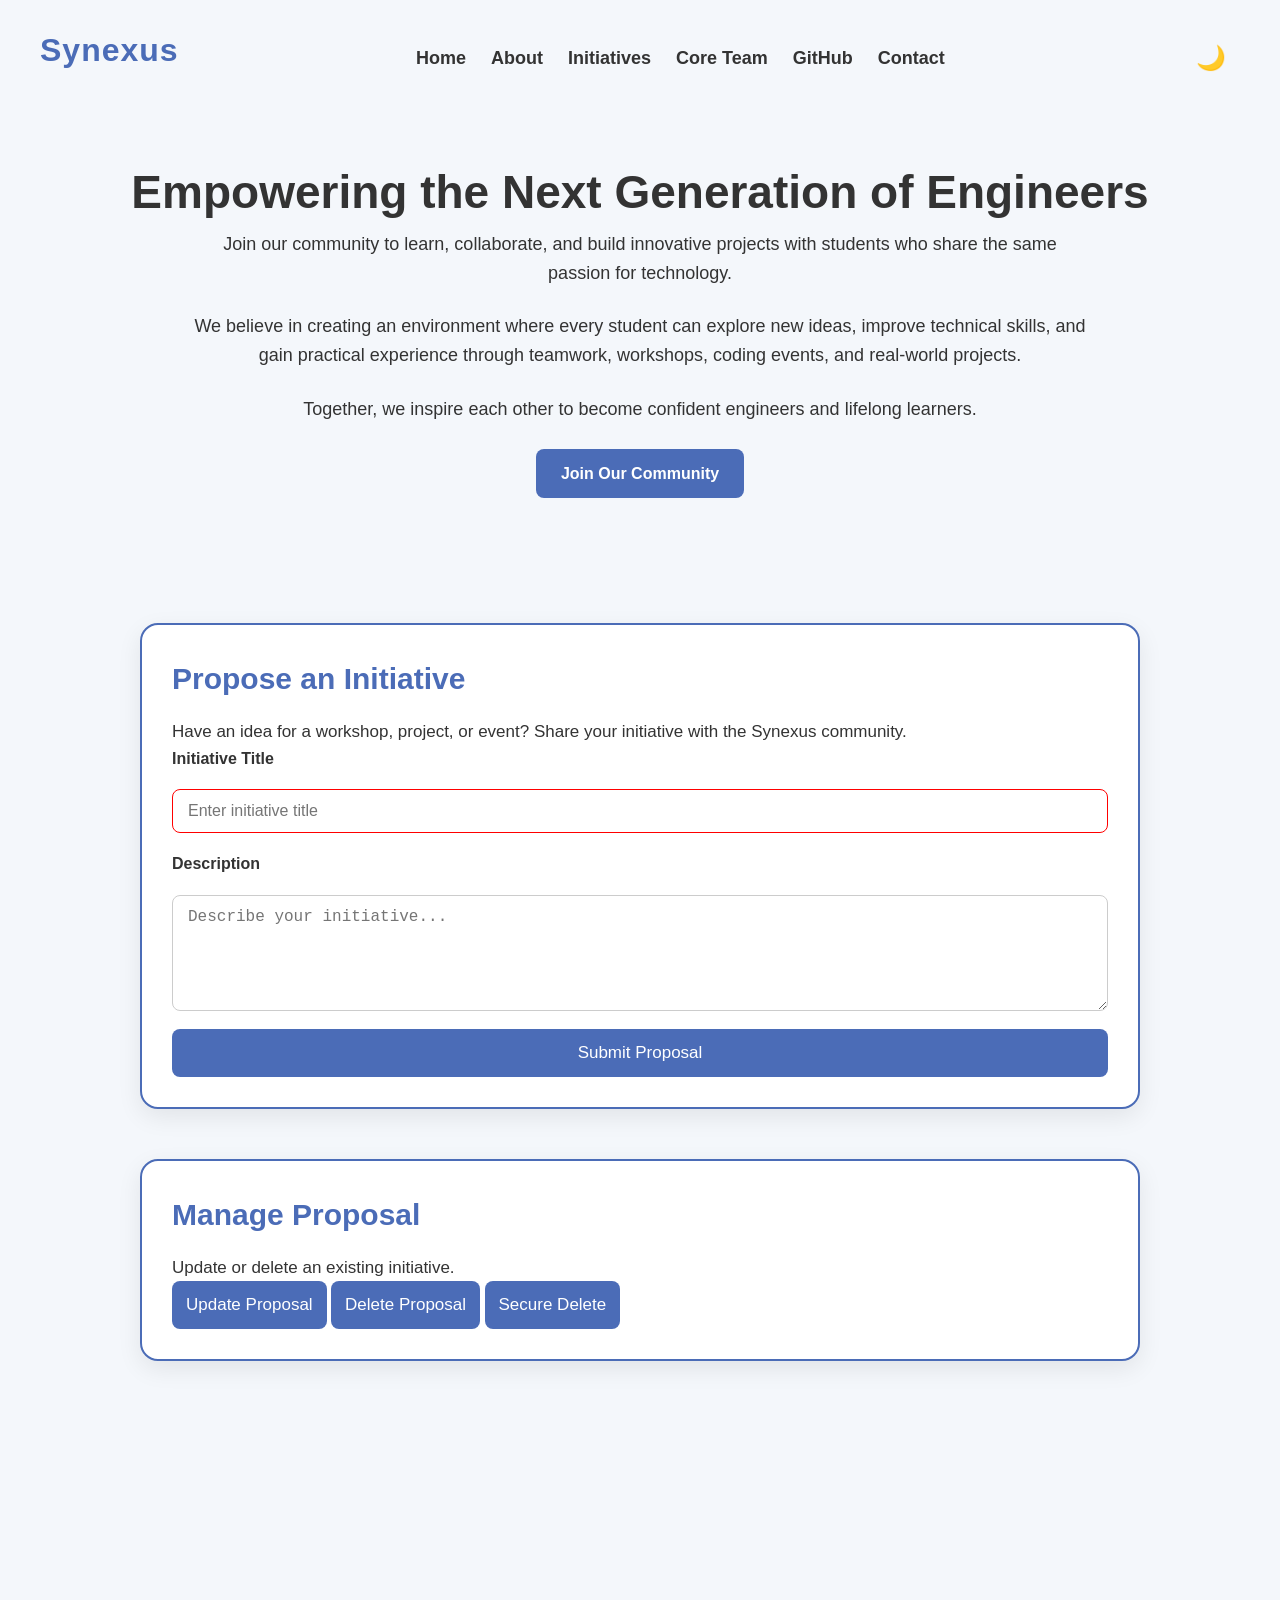
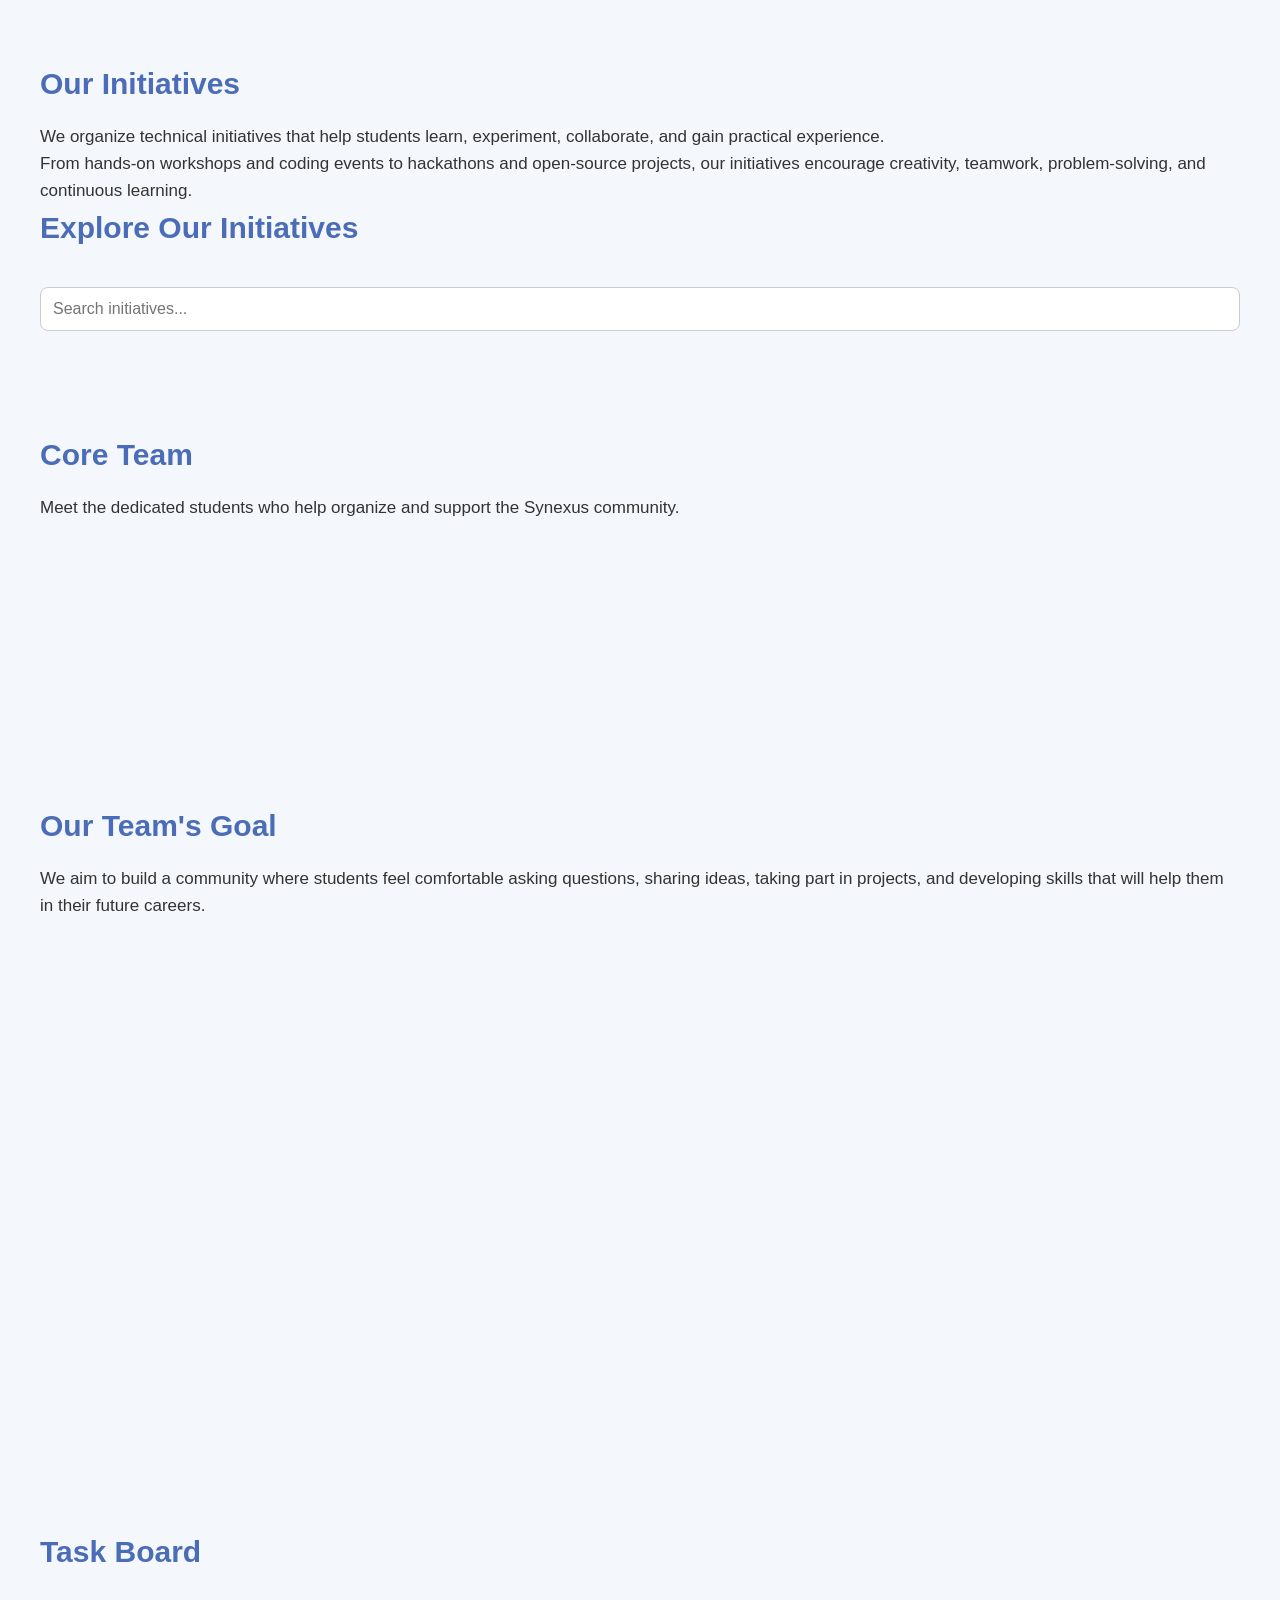
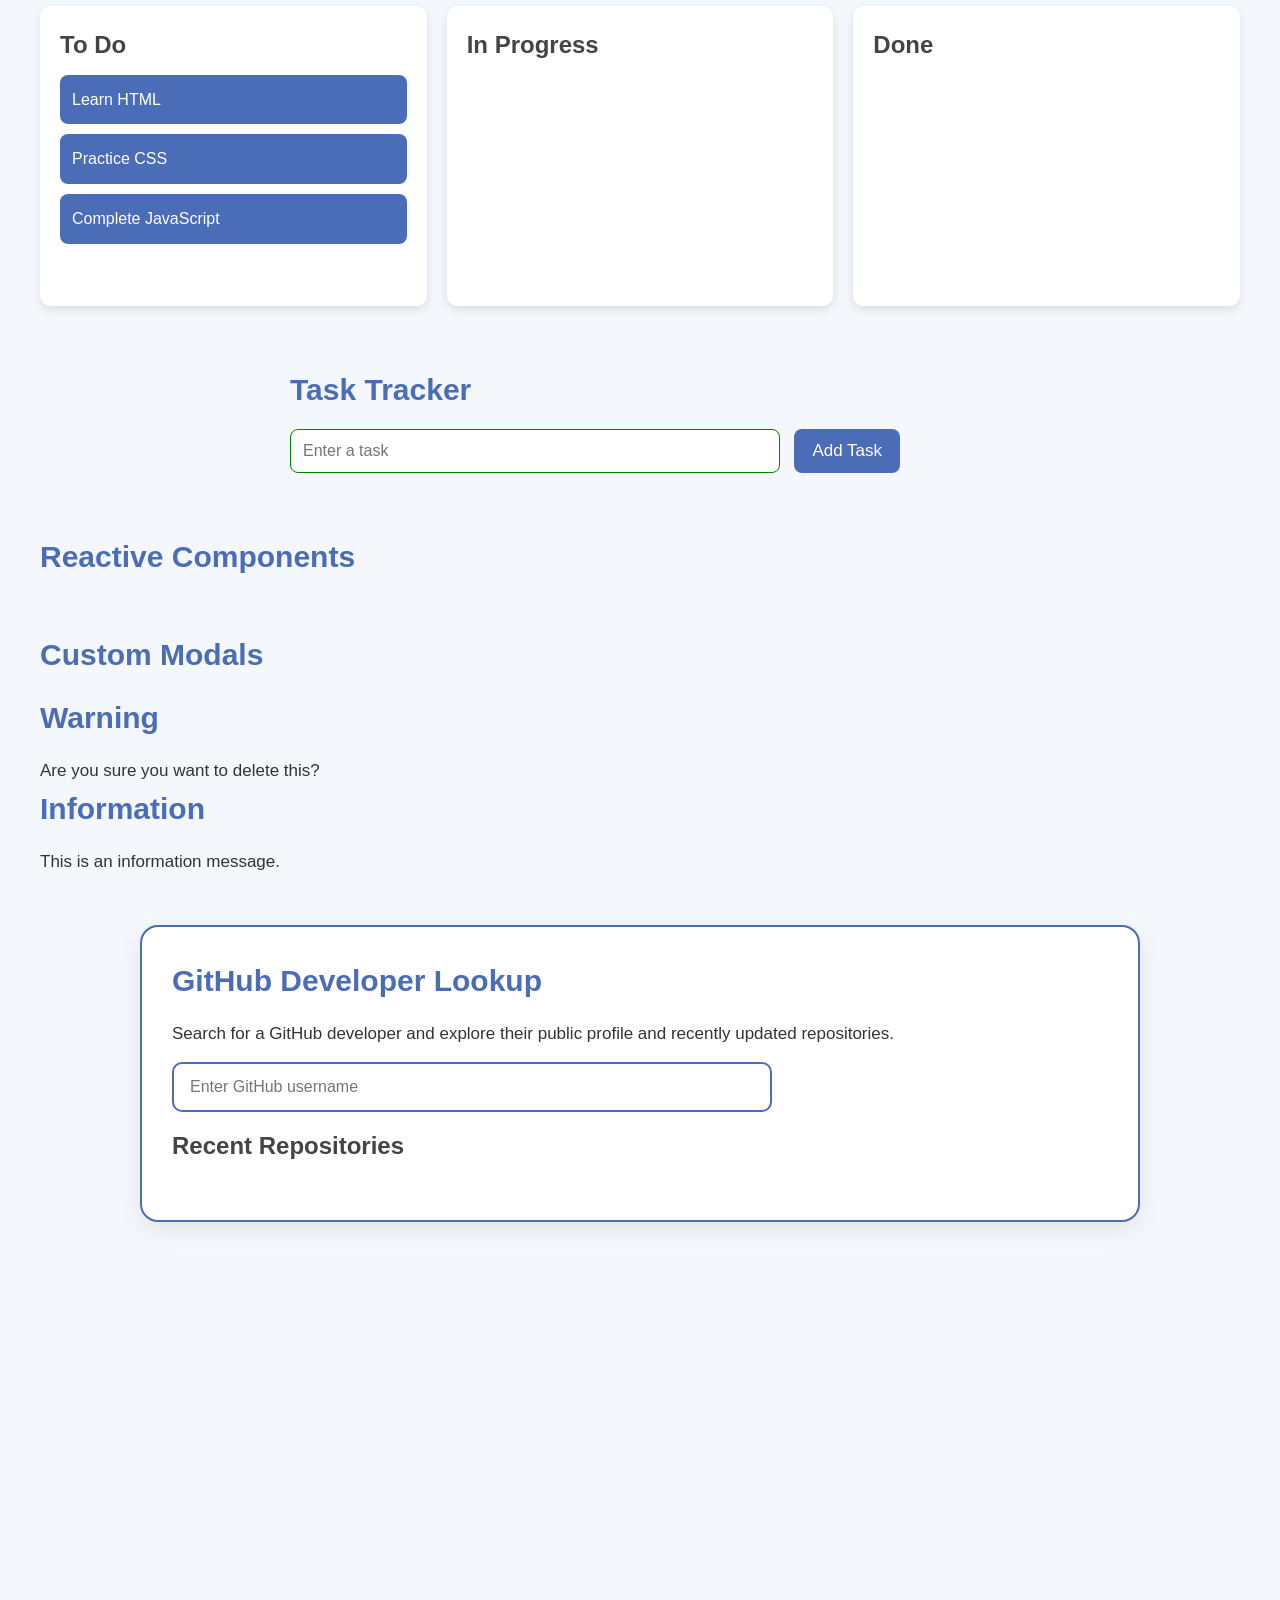
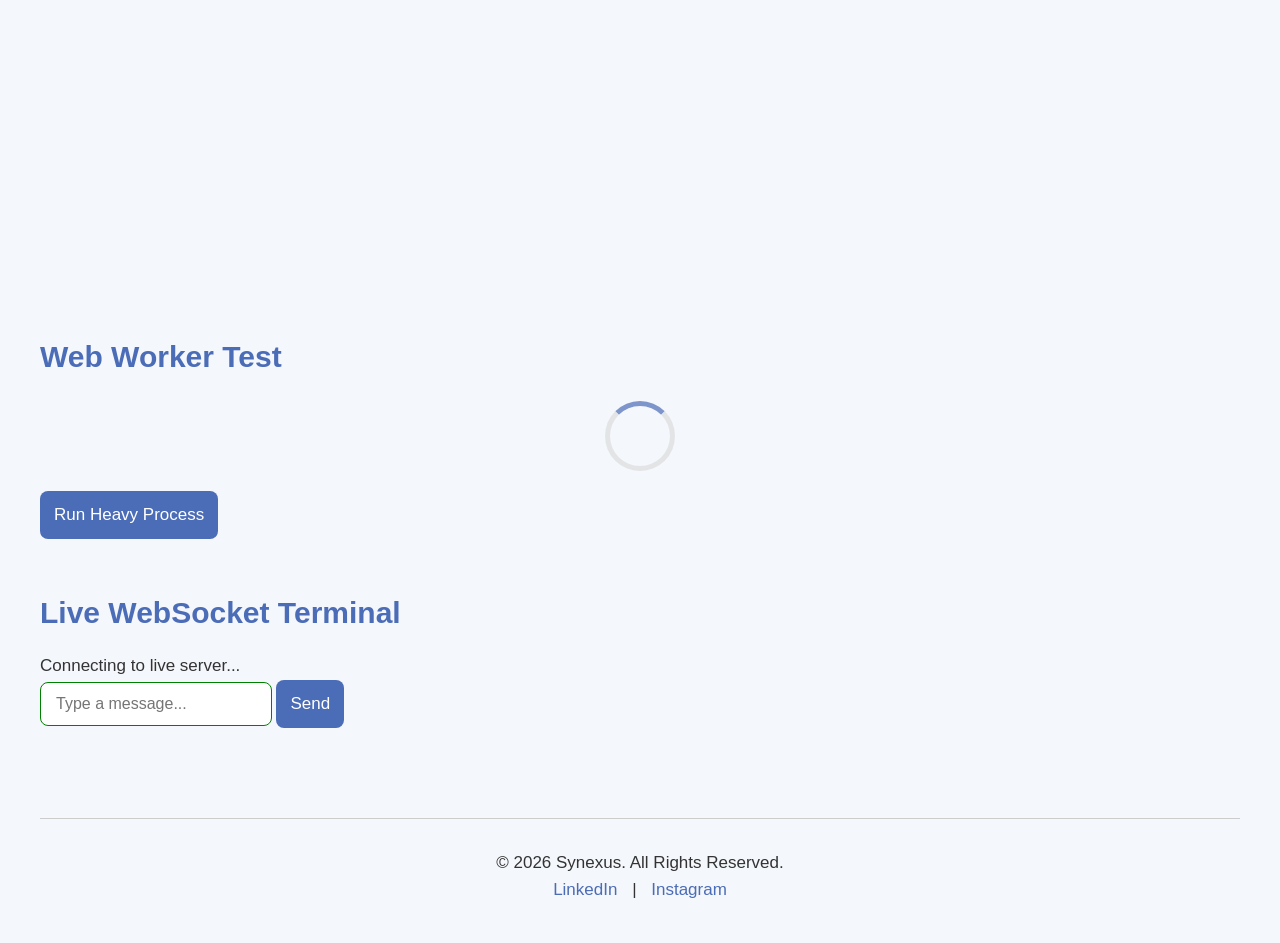
==== commit dc438718: "day49" ====
--- a/index.html
+++ b/index.html
@@ -55,7 +55,7 @@
          =============================== -->
 
     <a
-        href="#home"
+      href="/"
         class="skip-link">
         Skip to main content
     </a>
@@ -83,7 +83,7 @@
 
                 <li>
                     <a
-                        href="#home"
+                        href="/"
                         class="nav-link">
                         Home
                     </a>
@@ -92,7 +92,7 @@
 
                 <li>
                     <a
-                        href="#about"
+                        href="/about"
                         class="nav-link">
                         About
                     </a>
@@ -101,7 +101,7 @@
 
                 <li>
                     <a
-                        href="#initiatives"
+                         href="/initiatives"
                         class="nav-link">
                         Initiatives
                     </a>
@@ -110,7 +110,7 @@
 
                 <li>
                     <a
-                        href="#team"
+                         href="/team"
                         class="nav-link">
                         Core Team
                     </a>
@@ -119,7 +119,7 @@
 
                 <li>
                     <a
-                        href="#github"
+                        href="/github"
                         class="nav-link">
                         GitHub
                     </a>
@@ -128,7 +128,7 @@
 
                 <li>
                     <a
-                        href="#contact"
+                         href="/contact"
                         class="nav-link">
                         Contact
                     </a>
@@ -192,7 +192,7 @@
 
 
             <a
-                href="#about"
+              href="/about"
                 id="hero-btn"
                 class="nav-link">
                 Join Our Community
